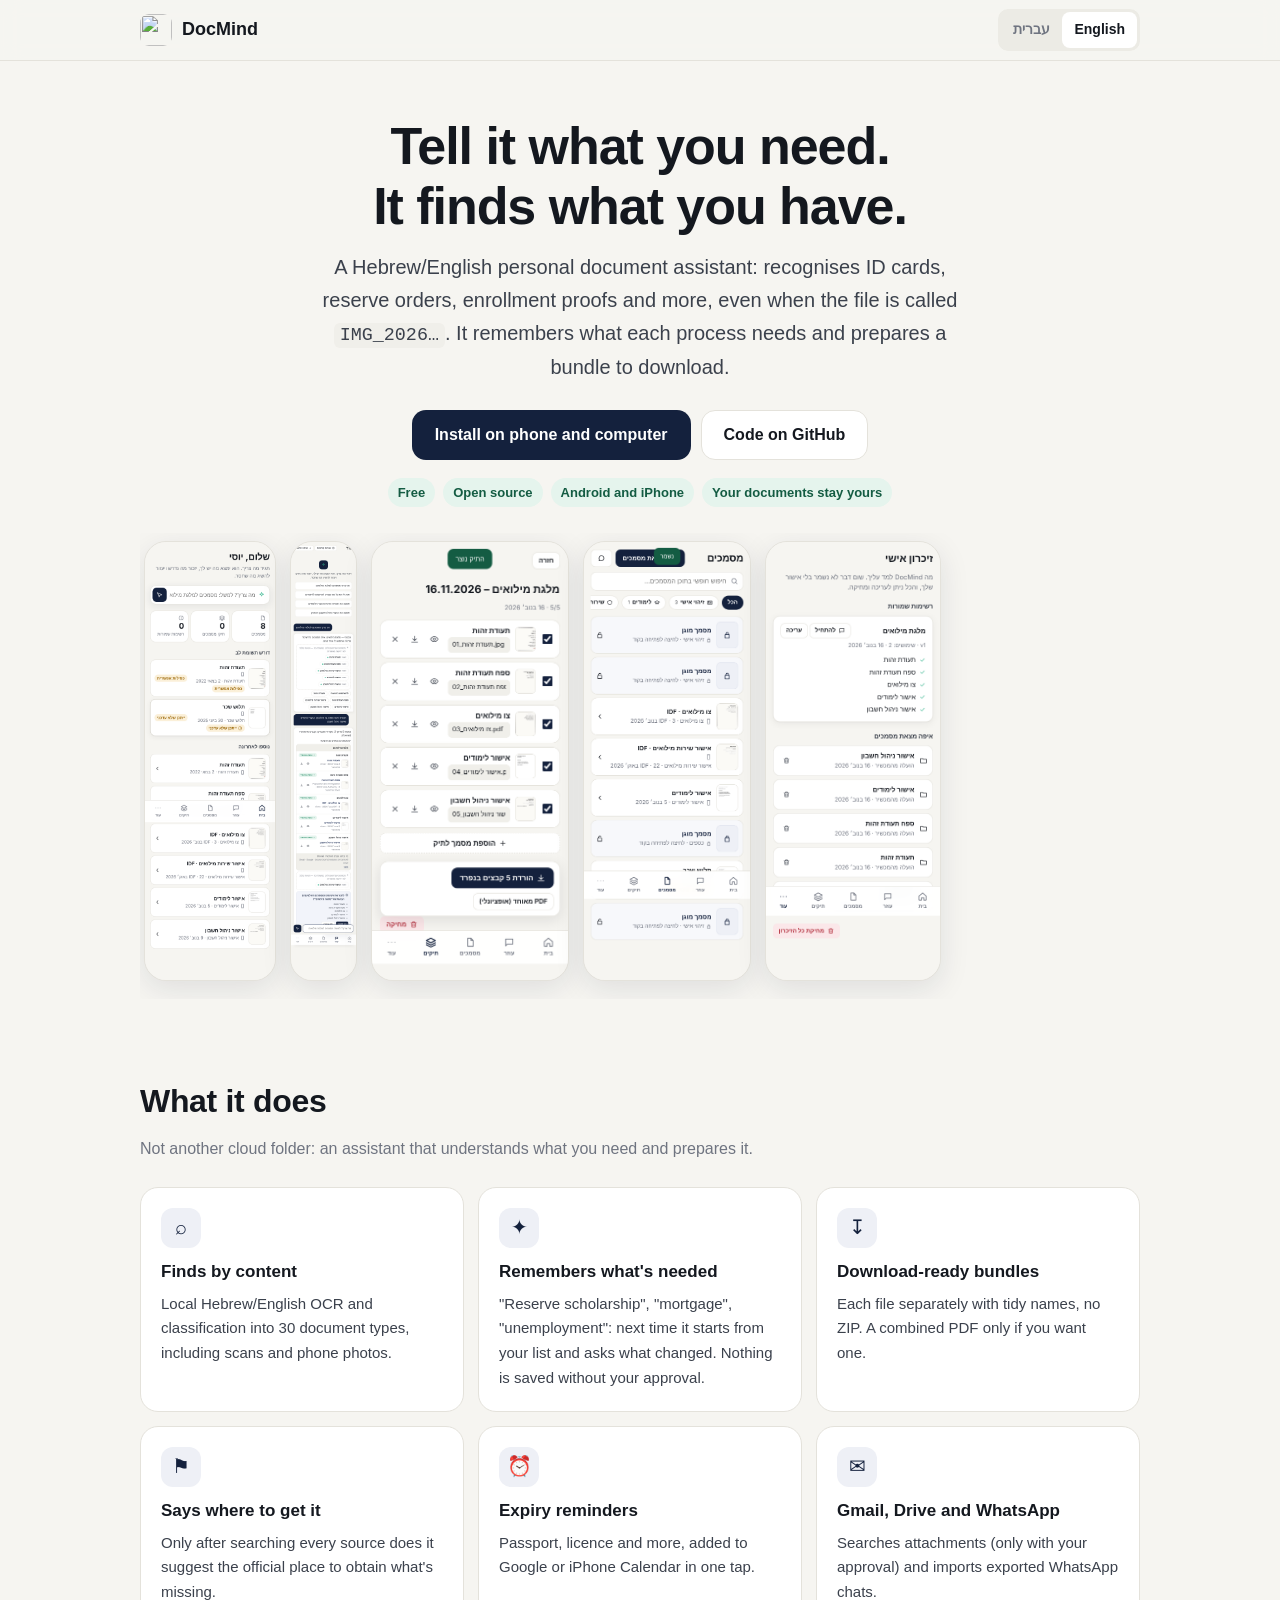
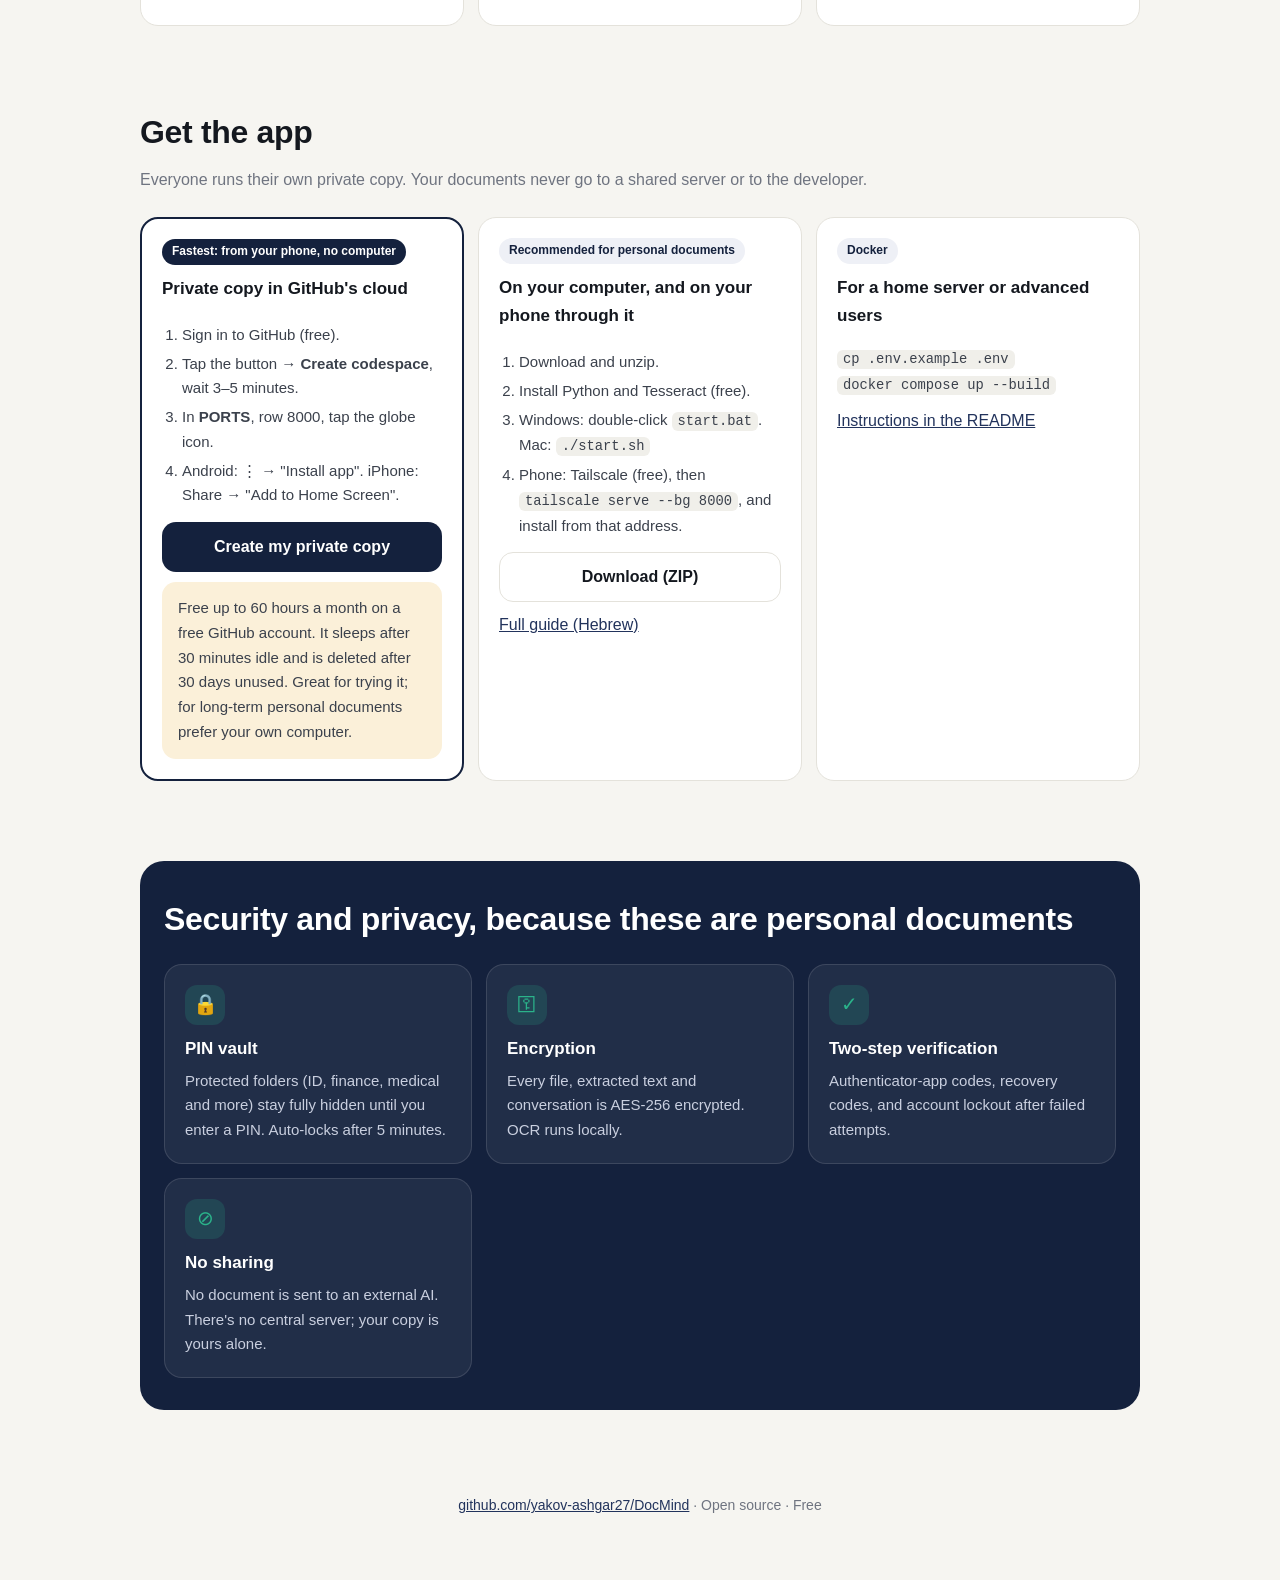
==== docs/index.html @ 0bce9701 "Project website in docs/ (GitHub Pages): bilingual showcase with install paths for phone and compute" ====
<!doctype html>
<html lang="he" dir="rtl">
<head>
<meta charset="utf-8">
<meta name="viewport" content="width=device-width, initial-scale=1, viewport-fit=cover">
<title>DocMind — עוזר מסמכים אישי חכם</title>
<meta name="description" content="תגיד מה צריך. DocMind מוצא את המסמכים שיש לך, זוכר מה נדרש ועוזר להשיג מה שחסר. חינם, קוד פתוח, פרטי.">
<meta property="og:title" content="DocMind — עוזר מסמכים אישי חכם">
<meta property="og:description" content="מוצא מסמכים בעברית ובאנגלית, זוכר מה נדרש לכל תהליך, ומכין תיק מסמכים להורדה. חינם וקוד פתוח.">
<meta property="og:image" content="https://raw.githubusercontent.com/yakov-ashgar27/DocMind/main/frontend/icons/icon-512.png">
<meta name="theme-color" content="#14213d">
<link rel="icon" href="https://raw.githubusercontent.com/yakov-ashgar27/DocMind/main/frontend/icons/icon-192.png">
<style>
:root{--bg:#f6f5f1;--surface:#fff;--ink:#14181f;--ink2:#3b414c;--muted:#6f7480;--line:#e4e2db;--brand:#14213d;--brand2:#22335c;--accent:#2bb38a;--ok:#145c43;--okbg:#e5f4ed;--warn:#7a5000;--warnbg:#fbf0d9;
--font:-apple-system,BlinkMacSystemFont,"Segoe UI","Rubik","Heebo","Noto Sans Hebrew",Roboto,Arial,sans-serif}
*{box-sizing:border-box}html{-webkit-text-size-adjust:100%;scroll-behavior:smooth}
body{margin:0;background:var(--bg);color:var(--ink);font:16px/1.65 var(--font);-webkit-font-smoothing:antialiased}
a{color:var(--brand2)}
.wrap{max-width:1040px;margin:0 auto;padding:0 20px}
header.top{position:sticky;top:0;z-index:5;background:rgba(246,245,241,.9);backdrop-filter:blur(10px);border-bottom:1px solid var(--line)}
header.top .wrap{display:flex;align-items:center;justify-content:space-between;height:60px;gap:12px}
.brand{display:flex;align-items:center;gap:10px;font-weight:750;font-size:18px;text-decoration:none;color:var(--ink)}
.brand img{width:32px;height:32px;border-radius:9px}
.lang{display:inline-flex;background:#ecebe5;border-radius:10px;padding:3px}
.lang button{border:0;background:transparent;padding:6px 12px;border-radius:8px;font:inherit;font-size:14px;font-weight:600;color:var(--muted);cursor:pointer}
.lang button[aria-pressed=true]{background:#fff;color:var(--ink)}
.hero{padding:56px 0 36px;text-align:center}
.hero h1{font-size:clamp(30px,6vw,52px);line-height:1.15;margin:0 0 14px;letter-spacing:-.02em}
.hero p.lead{font-size:clamp(17px,2.4vw,20px);color:var(--ink2);max-width:640px;margin:0 auto 26px}
.cta{display:flex;gap:10px;justify-content:center;flex-wrap:wrap}
.btn{display:inline-flex;align-items:center;justify-content:center;gap:8px;min-height:50px;padding:0 22px;border-radius:14px;font-weight:650;text-decoration:none;border:1px solid transparent;font-size:16px}
.btn.primary{background:var(--brand);color:#fff}.btn.primary:hover{background:var(--brand2)}
.btn.ghost{background:#fff;border-color:var(--line);color:var(--ink)}.btn.ghost:hover{border-color:#cfccc2}
.badges{display:flex;gap:8px;justify-content:center;flex-wrap:wrap;margin-top:18px}
.badge{font-size:13px;font-weight:600;padding:4px 10px;border-radius:99px;background:var(--okbg);color:var(--ok)}
.shots{display:flex;gap:14px;overflow-x:auto;padding:8px 4px 18px;scroll-snap-type:x mandatory;margin-top:26px}
.shots img{height:440px;border-radius:22px;border:1px solid var(--line);box-shadow:0 8px 30px rgba(20,33,61,.10);scroll-snap-align:center;background:#fff;flex:none}
section{padding:40px 0}
h2{font-size:clamp(24px,4vw,32px);margin:0 0 8px;letter-spacing:-.01em}
.sub{color:var(--muted);margin:0 0 24px}
.grid{display:grid;grid-template-columns:repeat(auto-fit,minmax(240px,1fr));gap:14px}
.card{background:var(--surface);border:1px solid var(--line);border-radius:18px;padding:20px}
.card h3{margin:0 0 6px;font-size:17px}.card p{margin:0;color:var(--ink2);font-size:15px}
.ic{display:grid;place-items:center;width:40px;height:40px;border-radius:12px;background:#eef0f6;color:var(--brand);margin-bottom:10px;font-size:20px}
.get .card{display:flex;flex-direction:column;gap:10px}
.get .card.rec{border:2px solid var(--brand)}
.tag{align-self:flex-start;font-size:12px;font-weight:700;padding:3px 10px;border-radius:99px;background:var(--brand);color:#fff}
.tag.soft{background:#eef0f6;color:var(--brand)}
ol.steps{margin:0;padding-inline-start:20px;color:var(--ink2);font-size:15px}ol.steps li{margin:4px 0}
code{font-family:ui-monospace,SFMono-Regular,Menlo,monospace;font-size:.92em;background:#f0efea;padding:2px 6px;border-radius:6px;direction:ltr;unicode-bidi:isolate}
.note{background:var(--warnbg);color:var(--warn);border-radius:14px;padding:14px 16px;font-size:15px}
.privacy{background:var(--brand);color:#e9ecf5;border-radius:24px;padding:32px 24px}
.privacy h2{color:#fff}.privacy .card{background:rgba(255,255,255,.06);border-color:rgba(255,255,255,.12)}
.privacy .card h3{color:#fff}.privacy .card p{color:#c9cfdf}.privacy .ic{background:rgba(43,179,138,.18);color:var(--accent)}
.you{display:none;margin:0 auto 18px;max-width:640px;background:#fff;border:1px solid var(--line);border-radius:14px;padding:12px 16px;font-size:15px}
.you.show{display:block}
footer{padding:30px 0 50px;color:var(--muted);font-size:14px;text-align:center}
[data-l]{display:none}html[lang=he] [data-l=he],html[lang=en] [data-l=en]{display:revert}
@media (max-width:560px){.shots img{height:380px}.hero{padding-top:36px}}
</style>
</head>
<body>
<header class="top"><div class="wrap">
  <a class="brand" href="#"><img src="https://raw.githubusercontent.com/yakov-ashgar27/DocMind/main/frontend/icons/icon-192.png" alt="">DocMind</a>
  <div class="lang" role="group" aria-label="Language"><button data-set="he" aria-pressed="true">עברית</button><button data-set="en" aria-pressed="false">English</button></div>
</div></header>

<main class="wrap">
<section class="hero">
  <h1><span data-l="he">תגיד מה צריך.<br>הוא ימצא מה יש לך.</span><span data-l="en">Tell it what you need.<br>It finds what you have.</span></h1>
  <p class="lead"><span data-l="he">עוזר מסמכים אישי בעברית ובאנגלית: מזהה תעודת זהות, צו מילואים, אישור לימודים ועוד, גם כששם הקובץ הוא <code>IMG_2026…</code>. זוכר מה נדרש לכל תהליך, ומכין תיק מסמכים להורדה.</span><span data-l="en">A Hebrew/English personal document assistant: recognises ID cards, reserve orders, enrollment proofs and more, even when the file is called <code>IMG_2026…</code>. It remembers what each process needs and prepares a bundle to download.</span></p>
  <div id="you" class="you"></div>
  <div class="cta">
    <a class="btn primary" href="#get"><span data-l="he">להתקנה בטלפון ובמחשב</span><span data-l="en">Install on phone and computer</span></a>
    <a class="btn ghost" href="https://github.com/yakov-ashgar27/DocMind"><span data-l="he">הקוד ב-GitHub</span><span data-l="en">Code on GitHub</span></a>
  </div>
  <div class="badges"><span class="badge" data-l="he">חינם</span><span class="badge" data-l="en">Free</span><span class="badge" data-l="he">קוד פתוח</span><span class="badge" data-l="en">Open source</span><span class="badge" data-l="he">Android ו-iPhone</span><span class="badge" data-l="en">Android and iPhone</span><span class="badge" data-l="he">המסמכים נשארים אצלך</span><span class="badge" data-l="en">Your documents stay yours</span></div>
  <div class="shots" aria-label="screenshots">
    <img src="screenshots/04_home.png" alt="Home" loading="lazy">
    <img src="screenshots/06_assistant_results.png" alt="Assistant results" loading="lazy">
    <img src="screenshots/09_bundle.png" alt="Bundle" loading="lazy">
    <img src="screenshots/21_library_locked.png" alt="Vault" loading="lazy">
    <img src="screenshots/11_memory.png" alt="Memory" loading="lazy">
  </div>
</section>

<section>
  <h2 data-l="he">מה הוא עושה</h2><h2 data-l="en">What it does</h2>
  <p class="sub" data-l="he">לא עוד תיקייה בענן. עוזר שמבין מה צריך ומכין את זה בשבילך.</p><p class="sub" data-l="en">Not another cloud folder: an assistant that understands what you need and prepares it.</p>
  <div class="grid">
    <div class="card"><div class="ic">⌕</div><h3 data-l="he">מוצא לפי תוכן</h3><h3 data-l="en">Finds by content</h3><p data-l="he">זיהוי טקסט מקומי בעברית ובאנגלית וסיווג ל-30 סוגי מסמכים, גם לסריקות ולצילומי טלפון.</p><p data-l="en">Local Hebrew/English OCR and classification into 30 document types, including scans and phone photos.</p></div>
    <div class="card"><div class="ic">✦</div><h3 data-l="he">זוכר מה נדרש</h3><h3 data-l="en">Remembers what's needed</h3><p data-l="he">"מלגת מילואים", "משכנתא", "דמי אבטלה". בפעם הבאה הוא מתחיל מהרשימה ושואל מה השתנה. שום דבר לא נשמר בלי אישורך.</p><p data-l="en">"Reserve scholarship", "mortgage", "unemployment": next time it starts from your list and asks what changed. Nothing is saved without your approval.</p></div>
    <div class="card"><div class="ic">↧</div><h3 data-l="he">תיק מסמכים להורדה</h3><h3 data-l="en">Download-ready bundles</h3><p data-l="he">כל קובץ בנפרד עם שם מסודר, בלי ZIP. PDF מאוחד רק אם רוצים.</p><p data-l="en">Each file separately with tidy names, no ZIP. A combined PDF only if you want one.</p></div>
    <div class="card"><div class="ic">⚑</div><h3 data-l="he">אומר מאיפה להשיג</h3><h3 data-l="en">Says where to get it</h3><p data-l="he">רק אחרי שחיפש בכל המקורות, הוא מציע מקור רשמי להשגת המסמך החסר.</p><p data-l="en">Only after searching every source does it suggest the official place to obtain what's missing.</p></div>
    <div class="card"><div class="ic">⏰</div><h3 data-l="he">תזכורות תוקף</h3><h3 data-l="en">Expiry reminders</h3><p data-l="he">דרכון, רישיון וכדומה. הוספה ליומן של Google או של iPhone בלחיצה.</p><p data-l="en">Passport, licence and more, added to Google or iPhone Calendar in one tap.</p></div>
    <div class="card"><div class="ic">✉</div><h3 data-l="he">Gmail, Drive ווואטסאפ</h3><h3 data-l="en">Gmail, Drive and WhatsApp</h3><p data-l="he">חיפוש בקבצים מצורפים (בחיבור מאושר בלבד), וייבוא צ'אט מיוצא מוואטסאפ.</p><p data-l="en">Searches attachments (only with your approval) and imports exported WhatsApp chats.</p></div>
  </div>
</section>

<section class="get" id="get">
  <h2 data-l="he">איך מקבלים את האפליקציה</h2><h2 data-l="en">Get the app</h2>
  <p class="sub" data-l="he">כל אחד מריץ עותק פרטי משלו. המסמכים שלך לא עוברים לשום שרת משותף ולא למפתח.</p><p class="sub" data-l="en">Everyone runs their own private copy. Your documents never go to a shared server or to the developer.</p>
  <div class="grid">
    <div class="card rec">
      <span class="tag" data-l="he">הכי מהיר: מהטלפון, בלי מחשב</span><span class="tag" data-l="en">Fastest: from your phone, no computer</span>
      <h3 data-l="he">עותק פרטי בענן של GitHub</h3><h3 data-l="en">Private copy in GitHub's cloud</h3>
      <ol class="steps" data-l="he"><li>להתחבר לחשבון GitHub (חינם).</li><li>ללחוץ על הכפתור ← <b>Create codespace</b> ולחכות 3 עד 5 דקות.</li><li>בלשונית <b>PORTS</b>, בשורה 8000, ללחוץ על הגלובוס.</li><li>Android: ⋮ ← "התקנת אפליקציה". iPhone: שיתוף ← "הוסף למסך הבית".</li></ol>
      <ol class="steps" data-l="en"><li>Sign in to GitHub (free).</li><li>Tap the button → <b>Create codespace</b>, wait 3–5 minutes.</li><li>In <b>PORTS</b>, row 8000, tap the globe icon.</li><li>Android: ⋮ → "Install app". iPhone: Share → "Add to Home Screen".</li></ol>
      <a class="btn primary" href="https://codespaces.new/yakov-ashgar27/DocMind"><span data-l="he">יצירת עותק פרטי</span><span data-l="en">Create my private copy</span></a>
      <p class="note" data-l="he">חינם עד 60 שעות שימוש בחודש בחשבון GitHub חינמי. המכונה נרדמת אחרי 30 דקות ונמחקת אחרי 30 יום בלי שימוש. מתאים לנסות. למסמכים אישיים לאורך זמן עדיף להריץ על המחשב.</p>
      <p class="note" data-l="en">Free up to 60 hours a month on a free GitHub account. It sleeps after 30 minutes idle and is deleted after 30 days unused. Great for trying it; for long-term personal documents prefer your own computer.</p>
    </div>
    <div class="card">
      <span class="tag soft" data-l="he">מומלץ למסמכים אישיים</span><span class="tag soft" data-l="en">Recommended for personal documents</span>
      <h3 data-l="he">על המחשב שלך, ובטלפון דרכו</h3><h3 data-l="en">On your computer, and on your phone through it</h3>
      <ol class="steps" data-l="he"><li>להוריד ולפתוח את הקובץ.</li><li>להתקין Python ו-Tesseract (חינם).</li><li>Windows: לחיצה כפולה על <code>start.bat</code>. Mac: <code>./start.sh</code></li><li>לטלפון: Tailscale (חינם) ואז <code>tailscale serve --bg 8000</code>, ולהתקין מהכתובת שמתקבלת.</li></ol>
      <ol class="steps" data-l="en"><li>Download and unzip.</li><li>Install Python and Tesseract (free).</li><li>Windows: double-click <code>start.bat</code>. Mac: <code>./start.sh</code></li><li>Phone: Tailscale (free), then <code>tailscale serve --bg 8000</code>, and install from that address.</li></ol>
      <a class="btn ghost" href="https://github.com/yakov-ashgar27/DocMind/archive/refs/heads/main.zip"><span data-l="he">הורדה (ZIP)</span><span data-l="en">Download (ZIP)</span></a>
      <a href="https://github.com/yakov-ashgar27/DocMind/blob/main/docs/SETUP_HE.md"><span data-l="he">מדריך מלא בעברית</span><span data-l="en">Full guide (Hebrew)</span></a>
    </div>
    <div class="card">
      <span class="tag soft">Docker</span>
      <h3 data-l="he">לשרת ביתי או למתקדמים</h3><h3 data-l="en">For a home server or advanced users</h3>
      <p><code>cp .env.example .env</code><br><code>docker compose up --build</code></p>
      <a href="https://github.com/yakov-ashgar27/DocMind#readme"><span data-l="he">הוראות ב-README</span><span data-l="en">Instructions in the README</span></a>
    </div>
  </div>
</section>

<section>
  <div class="privacy">
    <h2 data-l="he">אבטחה ופרטיות, כי מדובר במסמכים אישיים</h2><h2 data-l="en">Security and privacy, because these are personal documents</h2>
    <div class="grid" style="margin-top:18px">
      <div class="card"><div class="ic">🔒</div><h3 data-l="he">כספת עם קוד</h3><h3 data-l="en">PIN vault</h3><p data-l="he">תיקיות מוגנות (זיהוי, כספים, רפואי ועוד) מוסתרות לגמרי עד שמזינים קוד. נעילה אוטומטית אחרי 5 דקות.</p><p data-l="en">Protected folders (ID, finance, medical and more) stay fully hidden until you enter a PIN. Auto-locks after 5 minutes.</p></div>
      <div class="card"><div class="ic">⚿</div><h3 data-l="he">הצפנה</h3><h3 data-l="en">Encryption</h3><p data-l="he">כל קובץ, הטקסט שחולץ והשיחות מוצפנים ב-AES-256. זיהוי הטקסט רץ מקומית.</p><p data-l="en">Every file, extracted text and conversation is AES-256 encrypted. OCR runs locally.</p></div>
      <div class="card"><div class="ic">✓</div><h3 data-l="he">אימות דו-שלבי</h3><h3 data-l="en">Two-step verification</h3><p data-l="he">קוד מאפליקציית אימות, קודי גיבוי, ונעילת חשבון אחרי ניסיונות כושלים.</p><p data-l="en">Authenticator-app codes, recovery codes, and account lockout after failed attempts.</p></div>
      <div class="card"><div class="ic">⊘</div><h3 data-l="he">בלי שיתוף</h3><h3 data-l="en">No sharing</h3><p data-l="he">שום מסמך לא נשלח לבינה מלאכותית חיצונית. אין שרת מרכזי. העותק שלך שייך רק לך.</p><p data-l="en">No document is sent to an external AI. There's no central server; your copy is yours alone.</p></div>
    </div>
  </div>
</section>
</main>

<footer>
  <p><a href="https://github.com/yakov-ashgar27/DocMind">github.com/yakov-ashgar27/DocMind</a> · <span data-l="he">קוד פתוח · חינם</span><span data-l="en">Open source · Free</span></p>
</footer>

<script>
(function () {
  var html = document.documentElement;
  function setLang(l) {
    html.lang = l; html.dir = l === "he" ? "rtl" : "ltr";
    document.querySelectorAll(".lang button").forEach(function (b) { b.setAttribute("aria-pressed", b.dataset.set === l); });
    try { localStorage.setItem("dm_site_lang", l); } catch (e) {}
    hint();
  }
  function hint() {
    var ua = navigator.userAgent, el = document.getElementById("you"), he = html.lang === "he", t = "";
    if (/android/i.test(ua)) t = he ? "זיהינו Android. אחרי ההתקנה: ב-Chrome ← ⋮ ← \"התקנת אפליקציה\"." : "Android detected. After setup: Chrome → ⋮ → \"Install app\".";
    else if (/iphone|ipad|ipod/i.test(ua)) t = he ? "זיהינו iPhone. אחרי ההתקנה: ב-Safari ← שיתוף ← \"הוסף למסך הבית\"." : "iPhone detected. After setup: Safari → Share → \"Add to Home Screen\".";
    el.textContent = t; el.className = t ? "you show" : "you";
  }
  document.querySelectorAll(".lang button").forEach(function (b) { b.addEventListener("click", function () { setLang(b.dataset.set); }); });
  var saved = null; try { saved = localStorage.getItem("dm_site_lang"); } catch (e) {}
  setLang(saved || ((navigator.language || "he").toLowerCase().indexOf("he") === 0 ? "he" : "en"));
})();
</script>
</body>
</html>
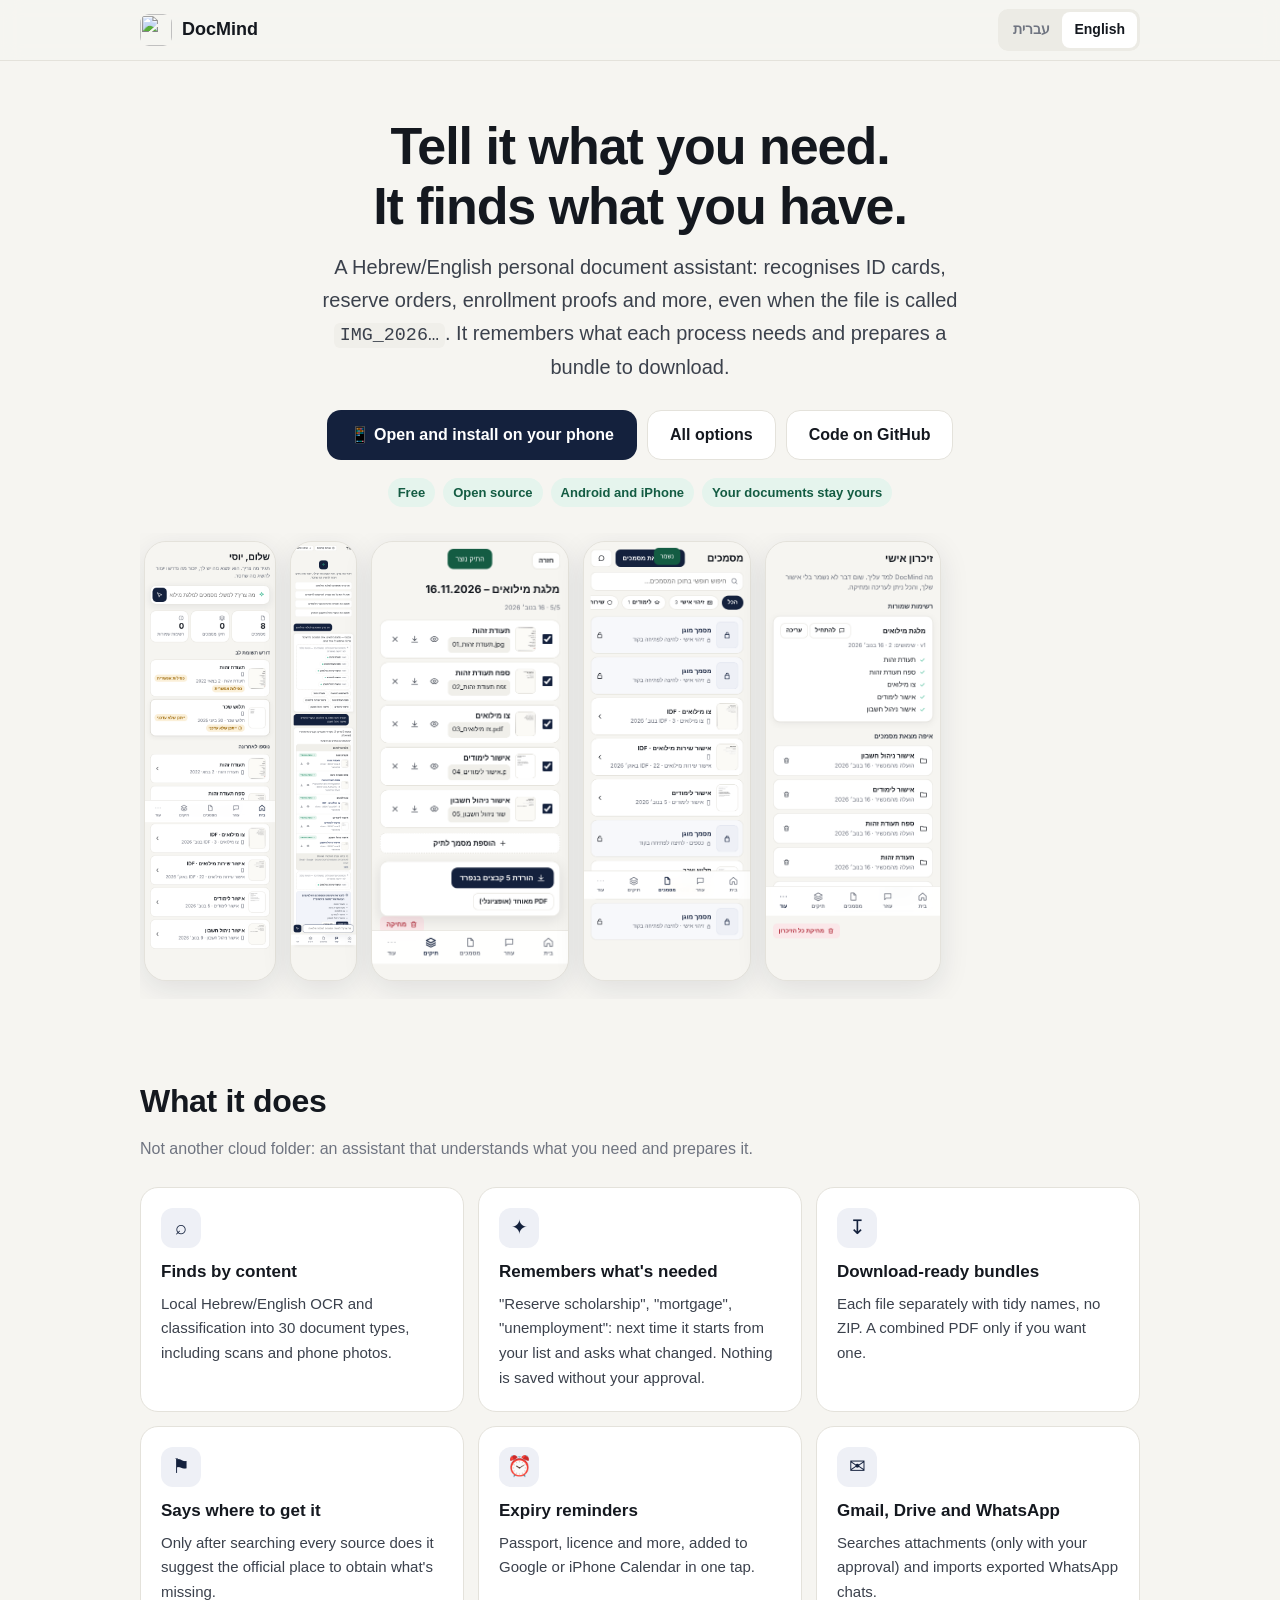
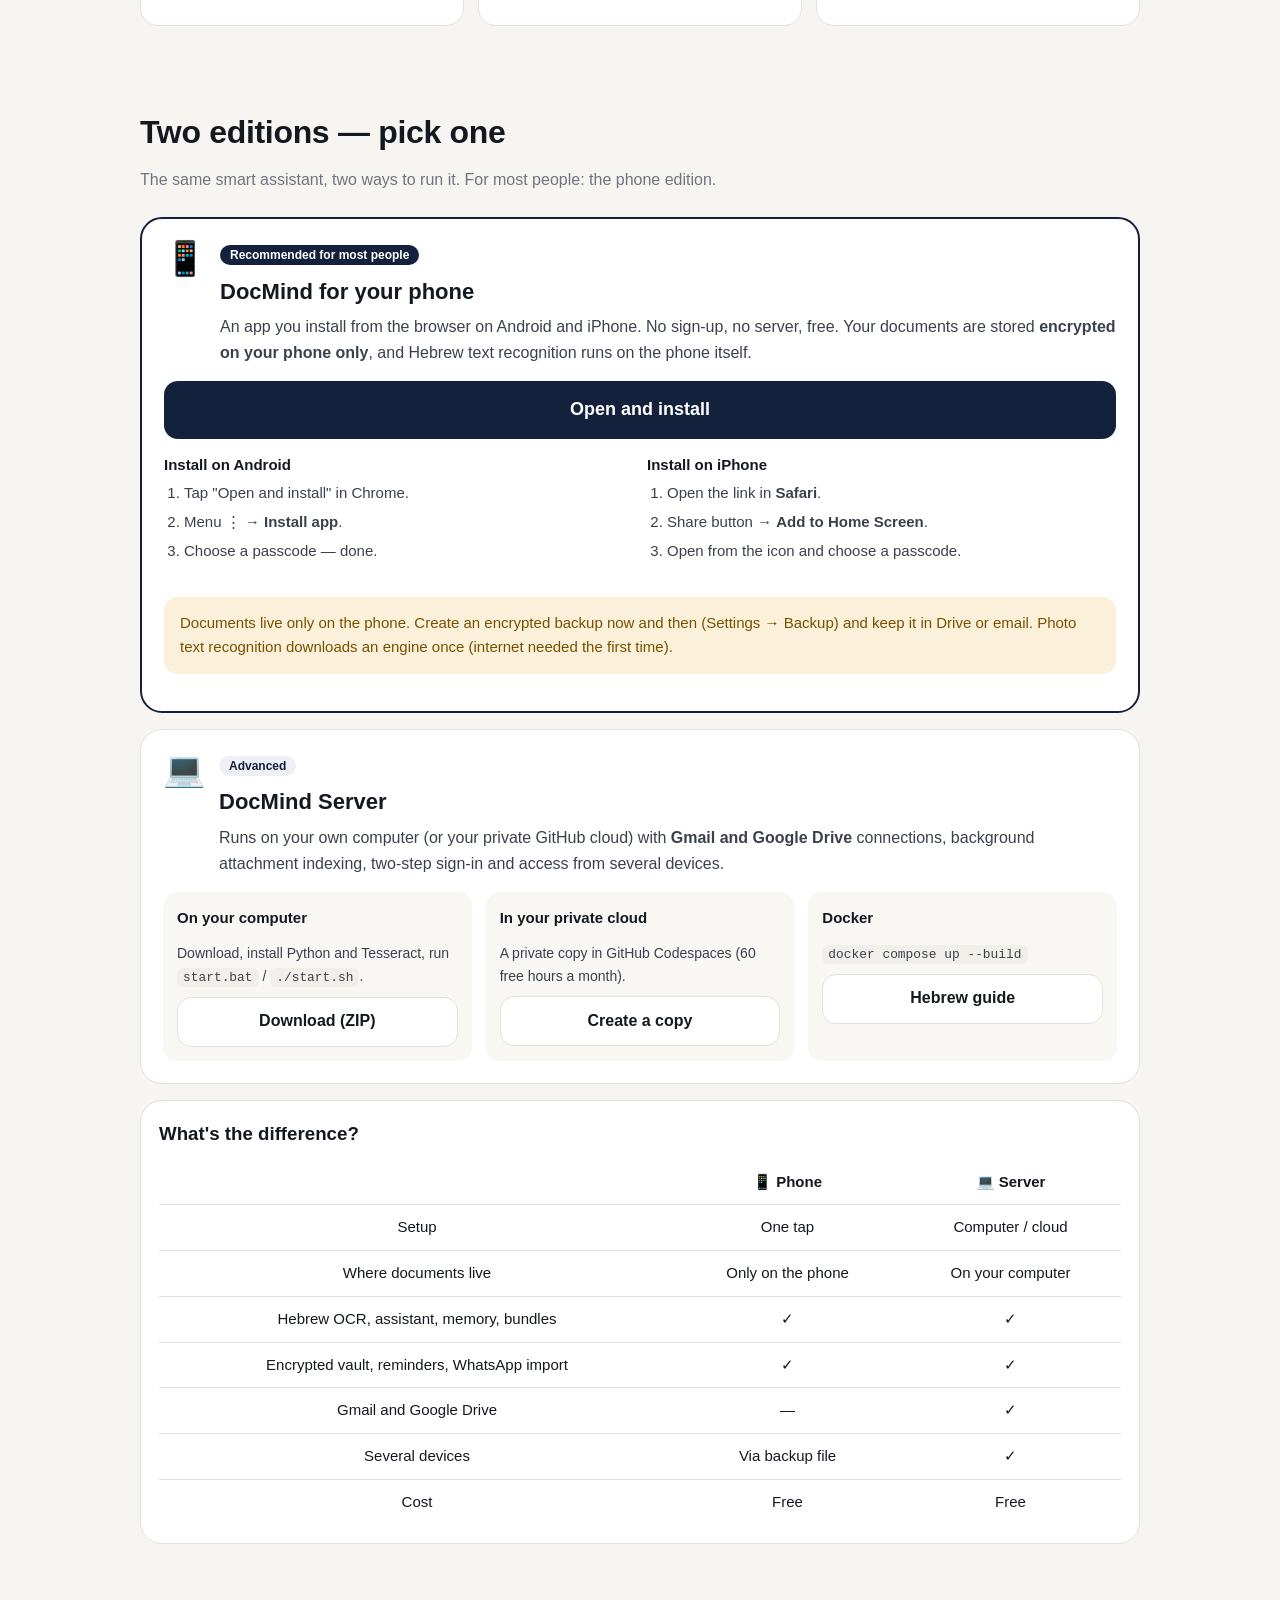
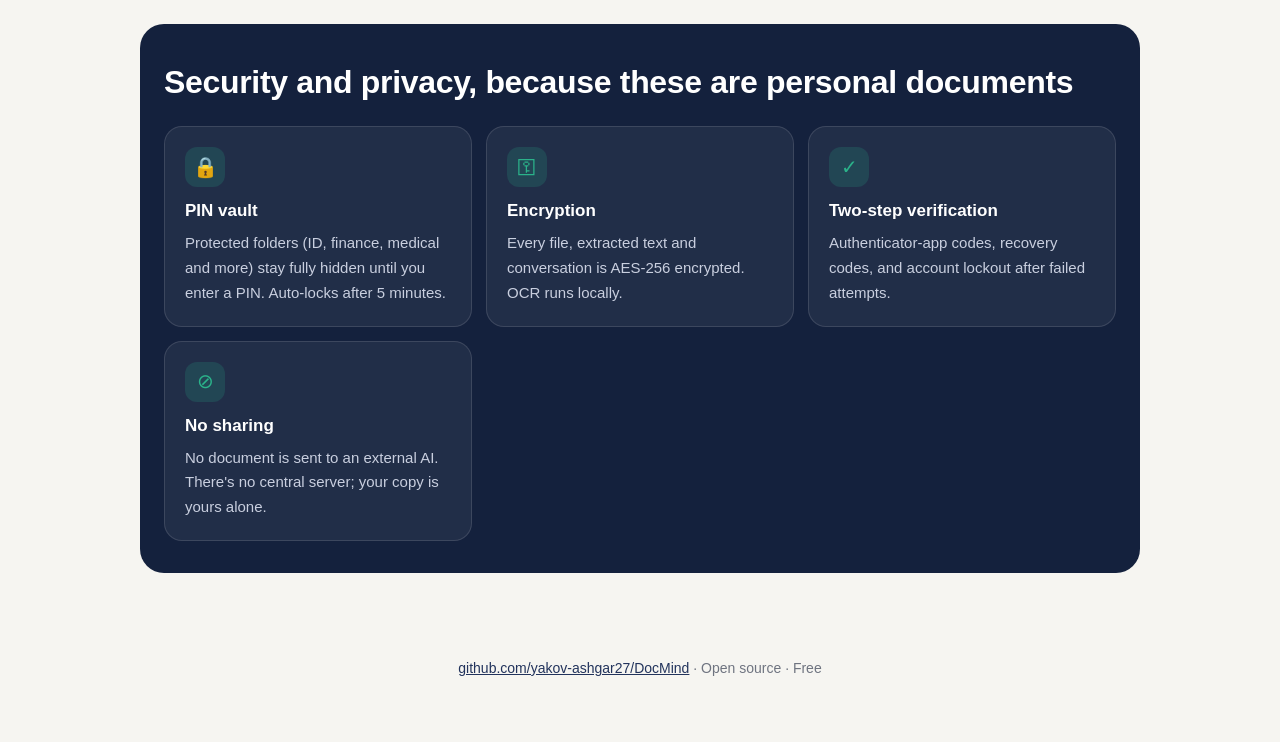
==== commit 0c546d25: "Phone edition: installable app that runs entirely on the phone (on-device encryption, Hebrew OCR, as" ====
--- a/docs/index.html
+++ b/docs/index.html
@@ -52,6 +52,18 @@
 .privacy{background:var(--brand);color:#e9ecf5;border-radius:24px;padding:32px 24px}
 .privacy h2{color:#fff}.privacy .card{background:rgba(255,255,255,.06);border-color:rgba(255,255,255,.12)}
 .privacy .card h3{color:#fff}.privacy .card p{color:#c9cfdf}.privacy .ic{background:rgba(43,179,138,.18);color:var(--accent)}
+.edition{background:var(--surface);border:1px solid var(--line);border-radius:22px;padding:22px;margin-bottom:16px;display:flex;flex-direction:column;gap:14px}
+.edition.phone{border:2px solid var(--brand)}
+.ed-head{display:flex;gap:14px;align-items:flex-start}.ed-icon{font-size:34px;line-height:1}
+.ed-head h3{margin:6px 0 4px;font-size:22px}.ed-head p{margin:0;color:var(--ink2)}
+.btn.big{min-height:58px;font-size:18px;align-self:stretch}
+.grid.two{grid-template-columns:repeat(auto-fit,minmax(220px,1fr))}.grid.three{grid-template-columns:repeat(auto-fit,minmax(200px,1fr))}
+.edition h4{margin:0 0 4px;font-size:15px}
+.mini{display:flex;flex-direction:column;gap:8px;background:#f8f7f3;border-radius:14px;padding:14px}.mini p{margin:0;font-size:14px;color:var(--ink2)}
+.compare{background:var(--surface);border:1px solid var(--line);border-radius:22px;padding:18px;overflow-x:auto}
+.compare h3{margin:0 0 10px}.compare table{width:100%;border-collapse:collapse;font-size:15px}
+.compare th,.compare td{padding:10px 8px;border-bottom:1px solid var(--line);text-align:start}.compare tr:last-child td{border-bottom:0}
+.compare td:not(:first-of-type),.compare th:not(:first-child){text-align:center}
 .you{display:none;margin:0 auto 18px;max-width:640px;background:#fff;border:1px solid var(--line);border-radius:14px;padding:12px 16px;font-size:15px}
 .you.show{display:block}
 footer{padding:30px 0 50px;color:var(--muted);font-size:14px;text-align:center}
@@ -71,7 +83,8 @@
   <p class="lead"><span data-l="he">עוזר מסמכים אישי בעברית ובאנגלית: מזהה תעודת זהות, צו מילואים, אישור לימודים ועוד, גם כששם הקובץ הוא <code>IMG_2026…</code>. זוכר מה נדרש לכל תהליך, ומכין תיק מסמכים להורדה.</span><span data-l="en">A Hebrew/English personal document assistant: recognises ID cards, reserve orders, enrollment proofs and more, even when the file is called <code>IMG_2026…</code>. It remembers what each process needs and prepares a bundle to download.</span></p>
   <div id="you" class="you"></div>
   <div class="cta">
-    <a class="btn primary" href="#get"><span data-l="he">להתקנה בטלפון ובמחשב</span><span data-l="en">Install on phone and computer</span></a>
+    <a class="btn primary" href="app/"><span data-l="he">📱 פתיחה והתקנה בטלפון</span><span data-l="en">📱 Open and install on your phone</span></a>
+    <a class="btn ghost" href="#get"><span data-l="he">כל האפשרויות</span><span data-l="en">All options</span></a>
     <a class="btn ghost" href="https://github.com/yakov-ashgar27/DocMind"><span data-l="he">הקוד ב-GitHub</span><span data-l="en">Code on GitHub</span></a>
   </div>
   <div class="badges"><span class="badge" data-l="he">חינם</span><span class="badge" data-l="en">Free</span><span class="badge" data-l="he">קוד פתוח</span><span class="badge" data-l="en">Open source</span><span class="badge" data-l="he">Android ו-iPhone</span><span class="badge" data-l="en">Android and iPhone</span><span class="badge" data-l="he">המסמכים נשארים אצלך</span><span class="badge" data-l="en">Your documents stay yours</span></div>
@@ -98,32 +111,63 @@
 </section>
 
 <section class="get" id="get">
-  <h2 data-l="he">איך מקבלים את האפליקציה</h2><h2 data-l="en">Get the app</h2>
-  <p class="sub" data-l="he">כל אחד מריץ עותק פרטי משלו. המסמכים שלך לא עוברים לשום שרת משותף ולא למפתח.</p><p class="sub" data-l="en">Everyone runs their own private copy. Your documents never go to a shared server or to the developer.</p>
-  <div class="grid">
-    <div class="card rec">
-      <span class="tag" data-l="he">הכי מהיר: מהטלפון, בלי מחשב</span><span class="tag" data-l="en">Fastest: from your phone, no computer</span>
-      <h3 data-l="he">עותק פרטי בענן של GitHub</h3><h3 data-l="en">Private copy in GitHub's cloud</h3>
-      <ol class="steps" data-l="he"><li>להתחבר לחשבון GitHub (חינם).</li><li>ללחוץ על הכפתור ← <b>Create codespace</b> ולחכות 3 עד 5 דקות.</li><li>בלשונית <b>PORTS</b>, בשורה 8000, ללחוץ על הגלובוס.</li><li>Android: ⋮ ← "התקנת אפליקציה". iPhone: שיתוף ← "הוסף למסך הבית".</li></ol>
-      <ol class="steps" data-l="en"><li>Sign in to GitHub (free).</li><li>Tap the button → <b>Create codespace</b>, wait 3–5 minutes.</li><li>In <b>PORTS</b>, row 8000, tap the globe icon.</li><li>Android: ⋮ → "Install app". iPhone: Share → "Add to Home Screen".</li></ol>
-      <a class="btn primary" href="https://codespaces.new/yakov-ashgar27/DocMind"><span data-l="he">יצירת עותק פרטי</span><span data-l="en">Create my private copy</span></a>
-      <p class="note" data-l="he">חינם עד 60 שעות שימוש בחודש בחשבון GitHub חינמי. המכונה נרדמת אחרי 30 דקות ונמחקת אחרי 30 יום בלי שימוש. מתאים לנסות. למסמכים אישיים לאורך זמן עדיף להריץ על המחשב.</p>
-      <p class="note" data-l="en">Free up to 60 hours a month on a free GitHub account. It sleeps after 30 minutes idle and is deleted after 30 days unused. Great for trying it; for long-term personal documents prefer your own computer.</p>
+  <h2 data-l="he">שתי גרסאות — בוחרים אחת</h2><h2 data-l="en">Two editions — pick one</h2>
+  <p class="sub" data-l="he">אותו עוזר חכם, שתי דרכים להפעיל אותו. לרוב האנשים — גרסת הטלפון.</p>
+  <p class="sub" data-l="en">The same smart assistant, two ways to run it. For most people: the phone edition.</p>
+
+  <div class="edition phone" id="phone">
+    <div class="ed-head"><span class="ed-icon">📱</span><div>
+      <span class="tag" data-l="he">מומלץ לרוב האנשים</span><span class="tag" data-l="en">Recommended for most people</span>
+      <h3 data-l="he">DocMind לטלפון</h3><h3 data-l="en">DocMind for your phone</h3>
+      <p data-l="he">אפליקציה שמותקנת מהדפדפן ב-Android וב-iPhone. בלי הרשמה, בלי שרת, בחינם. המסמכים נשמרים <b>מוצפנים רק בטלפון שלך</b>, וזיהוי הטקסט בעברית רץ בטלפון עצמו.</p>
+      <p data-l="en">An app you install from the browser on Android and iPhone. No sign-up, no server, free. Your documents are stored <b>encrypted on your phone only</b>, and Hebrew text recognition runs on the phone itself.</p>
+    </div></div>
+    <a class="btn primary big" href="app/"><span data-l="he">פתיחה והתקנה</span><span data-l="en">Open and install</span></a>
+    <div class="grid two">
+      <div><h4 data-l="he">התקנה ב-Android</h4><h4 data-l="en">Install on Android</h4>
+        <ol class="steps" data-l="he"><li>ללחוץ "פתיחה והתקנה" ב-Chrome.</li><li>תפריט ⋮ ← <b>התקנת אפליקציה</b>.</li><li>לבחור קוד גישה — וזהו.</li></ol>
+        <ol class="steps" data-l="en"><li>Tap "Open and install" in Chrome.</li><li>Menu ⋮ → <b>Install app</b>.</li><li>Choose a passcode — done.</li></ol></div>
+      <div><h4 data-l="he">התקנה ב-iPhone</h4><h4 data-l="en">Install on iPhone</h4>
+        <ol class="steps" data-l="he"><li>לפתוח את הקישור ב-<b>Safari</b>.</li><li>כפתור השיתוף ← <b>הוסף למסך הבית</b>.</li><li>לפתוח מהאייקון ולבחור קוד גישה.</li></ol>
+        <ol class="steps" data-l="en"><li>Open the link in <b>Safari</b>.</li><li>Share button → <b>Add to Home Screen</b>.</li><li>Open from the icon and choose a passcode.</li></ol></div>
     </div>
-    <div class="card">
-      <span class="tag soft" data-l="he">מומלץ למסמכים אישיים</span><span class="tag soft" data-l="en">Recommended for personal documents</span>
-      <h3 data-l="he">על המחשב שלך, ובטלפון דרכו</h3><h3 data-l="en">On your computer, and on your phone through it</h3>
-      <ol class="steps" data-l="he"><li>להוריד ולפתוח את הקובץ.</li><li>להתקין Python ו-Tesseract (חינם).</li><li>Windows: לחיצה כפולה על <code>start.bat</code>. Mac: <code>./start.sh</code></li><li>לטלפון: Tailscale (חינם) ואז <code>tailscale serve --bg 8000</code>, ולהתקין מהכתובת שמתקבלת.</li></ol>
-      <ol class="steps" data-l="en"><li>Download and unzip.</li><li>Install Python and Tesseract (free).</li><li>Windows: double-click <code>start.bat</code>. Mac: <code>./start.sh</code></li><li>Phone: Tailscale (free), then <code>tailscale serve --bg 8000</code>, and install from that address.</li></ol>
-      <a class="btn ghost" href="https://github.com/yakov-ashgar27/DocMind/archive/refs/heads/main.zip"><span data-l="he">הורדה (ZIP)</span><span data-l="en">Download (ZIP)</span></a>
-      <a href="https://github.com/yakov-ashgar27/DocMind/blob/main/docs/SETUP_HE.md"><span data-l="he">מדריך מלא בעברית</span><span data-l="en">Full guide (Hebrew)</span></a>
+    <p class="note" data-l="he">המסמכים נמצאים רק בטלפון. כדאי ליצור מדי פעם קובץ גיבוי מוצפן (הגדרות ← גיבוי) ולשמור אותו בדרייב או במייל. זיהוי טקסט מתמונות מוריד מנוע פעם אחת (צריך אינטרנט בפעם הראשונה).</p>
+    <p class="note" data-l="en">Documents live only on the phone. Create an encrypted backup now and then (Settings → Backup) and keep it in Drive or email. Photo text recognition downloads an engine once (internet needed the first time).</p>
+  </div>
+
+  <div class="edition server" id="server">
+    <div class="ed-head"><span class="ed-icon">💻</span><div>
+      <span class="tag soft" data-l="he">למתקדמים</span><span class="tag soft" data-l="en">Advanced</span>
+      <h3>DocMind Server</h3>
+      <p data-l="he">גרסה שרצה על המחשב שלך (או בענן הפרטי שלך ב-GitHub), עם חיבור ל-<b>Gmail ו-Google Drive</b>, סריקת קבצים מצורפים ברקע, אימות דו-שלבי ונגישות מכמה מכשירים.</p>
+      <p data-l="en">Runs on your own computer (or your private GitHub cloud) with <b>Gmail and Google Drive</b> connections, background attachment indexing, two-step sign-in and access from several devices.</p>
+    </div></div>
+    <div class="grid three">
+      <div class="mini"><h4 data-l="he">על המחשב</h4><h4 data-l="en">On your computer</h4>
+        <p data-l="he">להוריד, להתקין Python ו-Tesseract, ולהפעיל <code>start.bat</code> / <code>./start.sh</code>.</p><p data-l="en">Download, install Python and Tesseract, run <code>start.bat</code> / <code>./start.sh</code>.</p>
+        <a class="btn ghost" href="https://github.com/yakov-ashgar27/DocMind/archive/refs/heads/main.zip"><span data-l="he">הורדה (ZIP)</span><span data-l="en">Download (ZIP)</span></a></div>
+      <div class="mini"><h4 data-l="he">בענן הפרטי שלך</h4><h4 data-l="en">In your private cloud</h4>
+        <p data-l="he">עותק פרטי ב-GitHub Codespaces (60 שעות בחודש בחינם).</p><p data-l="en">A private copy in GitHub Codespaces (60 free hours a month).</p>
+        <a class="btn ghost" href="https://codespaces.new/yakov-ashgar27/DocMind"><span data-l="he">יצירת עותק</span><span data-l="en">Create a copy</span></a></div>
+      <div class="mini"><h4>Docker</h4><p><code>docker compose up --build</code></p>
+        <a class="btn ghost" href="https://github.com/yakov-ashgar27/DocMind/blob/main/docs/SETUP_HE.md"><span data-l="he">מדריך בעברית</span><span data-l="en">Hebrew guide</span></a></div>
     </div>
-    <div class="card">
-      <span class="tag soft">Docker</span>
-      <h3 data-l="he">לשרת ביתי או למתקדמים</h3><h3 data-l="en">For a home server or advanced users</h3>
-      <p><code>cp .env.example .env</code><br><code>docker compose up --build</code></p>
-      <a href="https://github.com/yakov-ashgar27/DocMind#readme"><span data-l="he">הוראות ב-README</span><span data-l="en">Instructions in the README</span></a>
-    </div>
+  </div>
+
+  <div class="compare">
+    <h3 data-l="he">מה ההבדל?</h3><h3 data-l="en">What's the difference?</h3>
+    <table>
+      <thead><tr><th></th><th>📱 <span data-l="he">טלפון</span><span data-l="en">Phone</span></th><th>💻 Server</th></tr></thead>
+      <tbody>
+        <tr><td data-l="he">התקנה</td><td data-l="en">Setup</td><td data-l="he">לחיצה אחת</td><td data-l="en">One tap</td><td data-l="he">מחשב / ענן</td><td data-l="en">Computer / cloud</td></tr>
+        <tr><td data-l="he">איפה המסמכים</td><td data-l="en">Where documents live</td><td data-l="he">רק בטלפון</td><td data-l="en">Only on the phone</td><td data-l="he">במחשב שלך</td><td data-l="en">On your computer</td></tr>
+        <tr><td data-l="he">זיהוי טקסט בעברית, עוזר, זיכרון, תיקים</td><td data-l="en">Hebrew OCR, assistant, memory, bundles</td><td>✓</td><td>✓</td></tr>
+        <tr><td data-l="he">כספת מוצפנת, תזכורות, ייבוא וואטסאפ</td><td data-l="en">Encrypted vault, reminders, WhatsApp import</td><td>✓</td><td>✓</td></tr>
+        <tr><td data-l="he">Gmail ו-Google Drive</td><td data-l="en">Gmail and Google Drive</td><td>—</td><td>✓</td></tr>
+        <tr><td data-l="he">כמה מכשירים</td><td data-l="en">Several devices</td><td data-l="he">דרך קובץ גיבוי</td><td data-l="en">Via backup file</td><td>✓</td></tr>
+        <tr><td data-l="he">עלות</td><td data-l="en">Cost</td><td data-l="he">חינם</td><td data-l="en">Free</td><td data-l="he">חינם</td><td data-l="en">Free</td></tr>
+      </tbody>
+    </table>
   </div>
 </section>
 
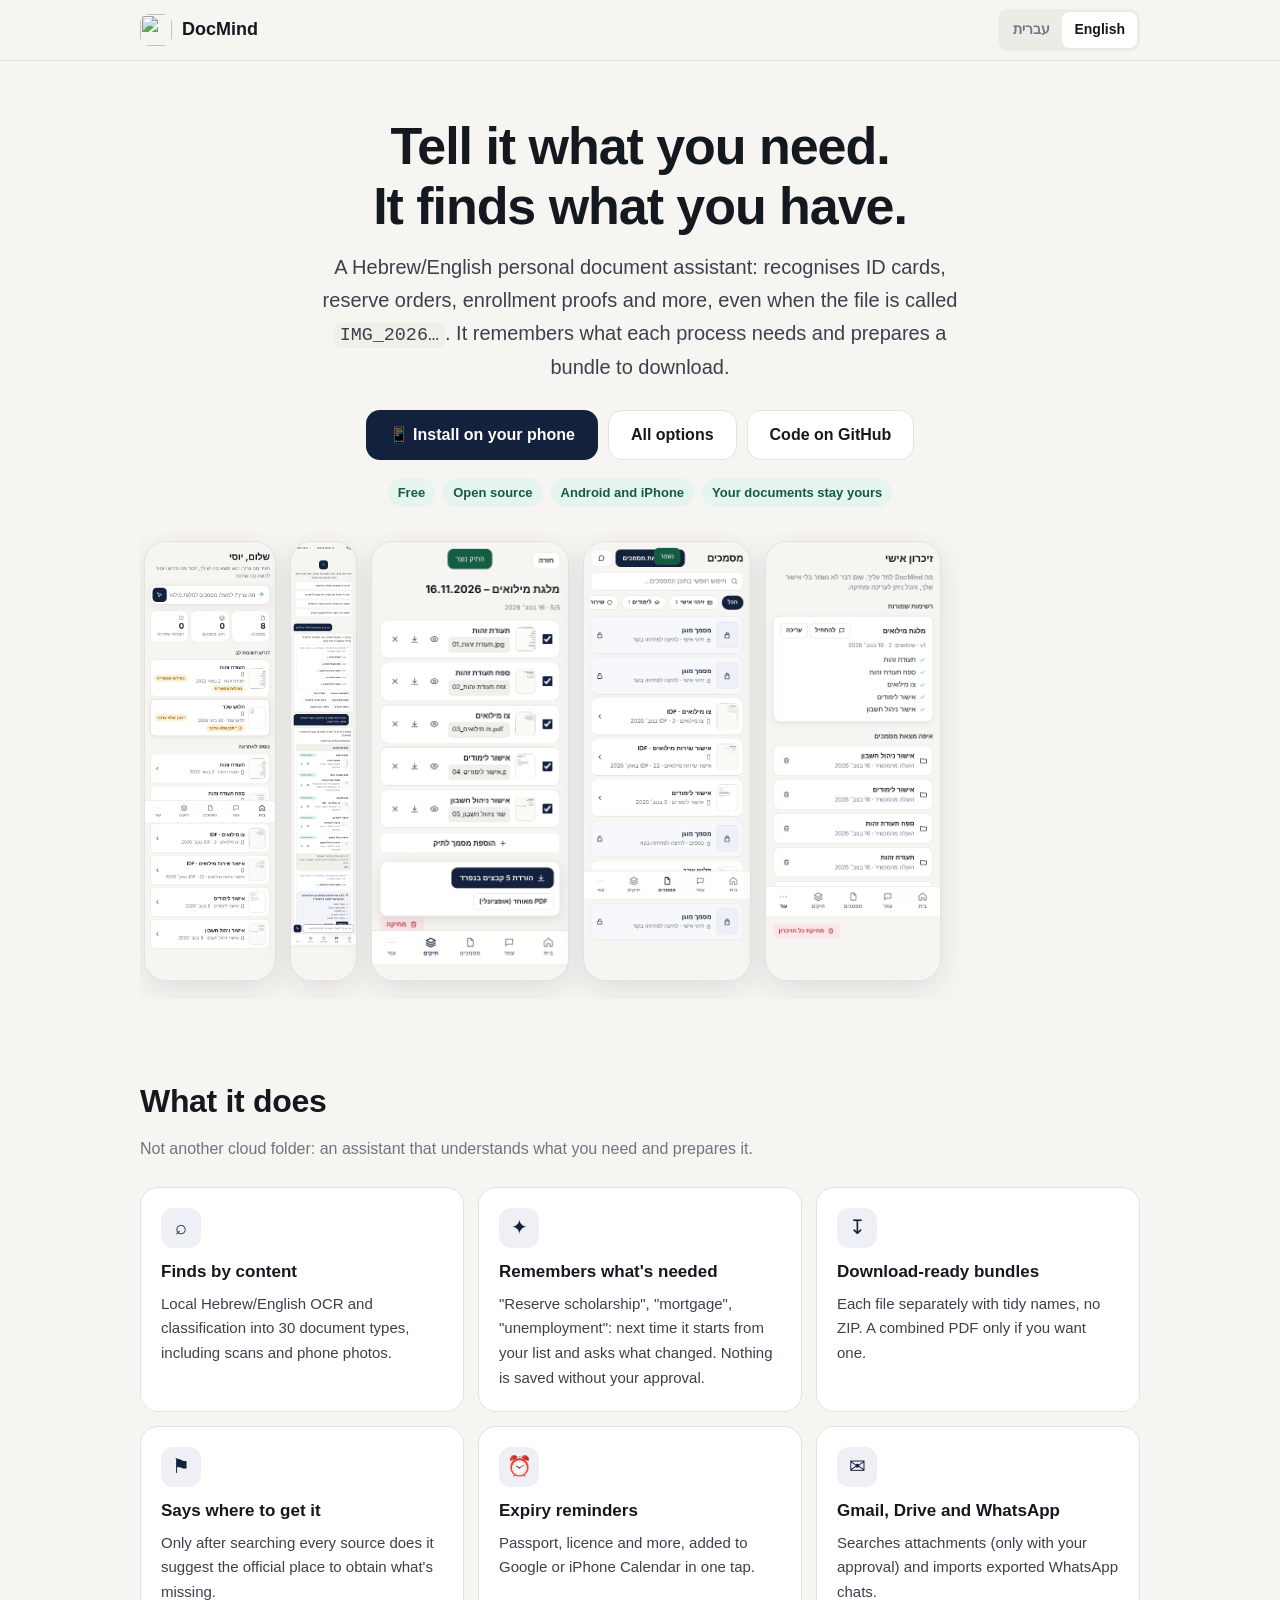
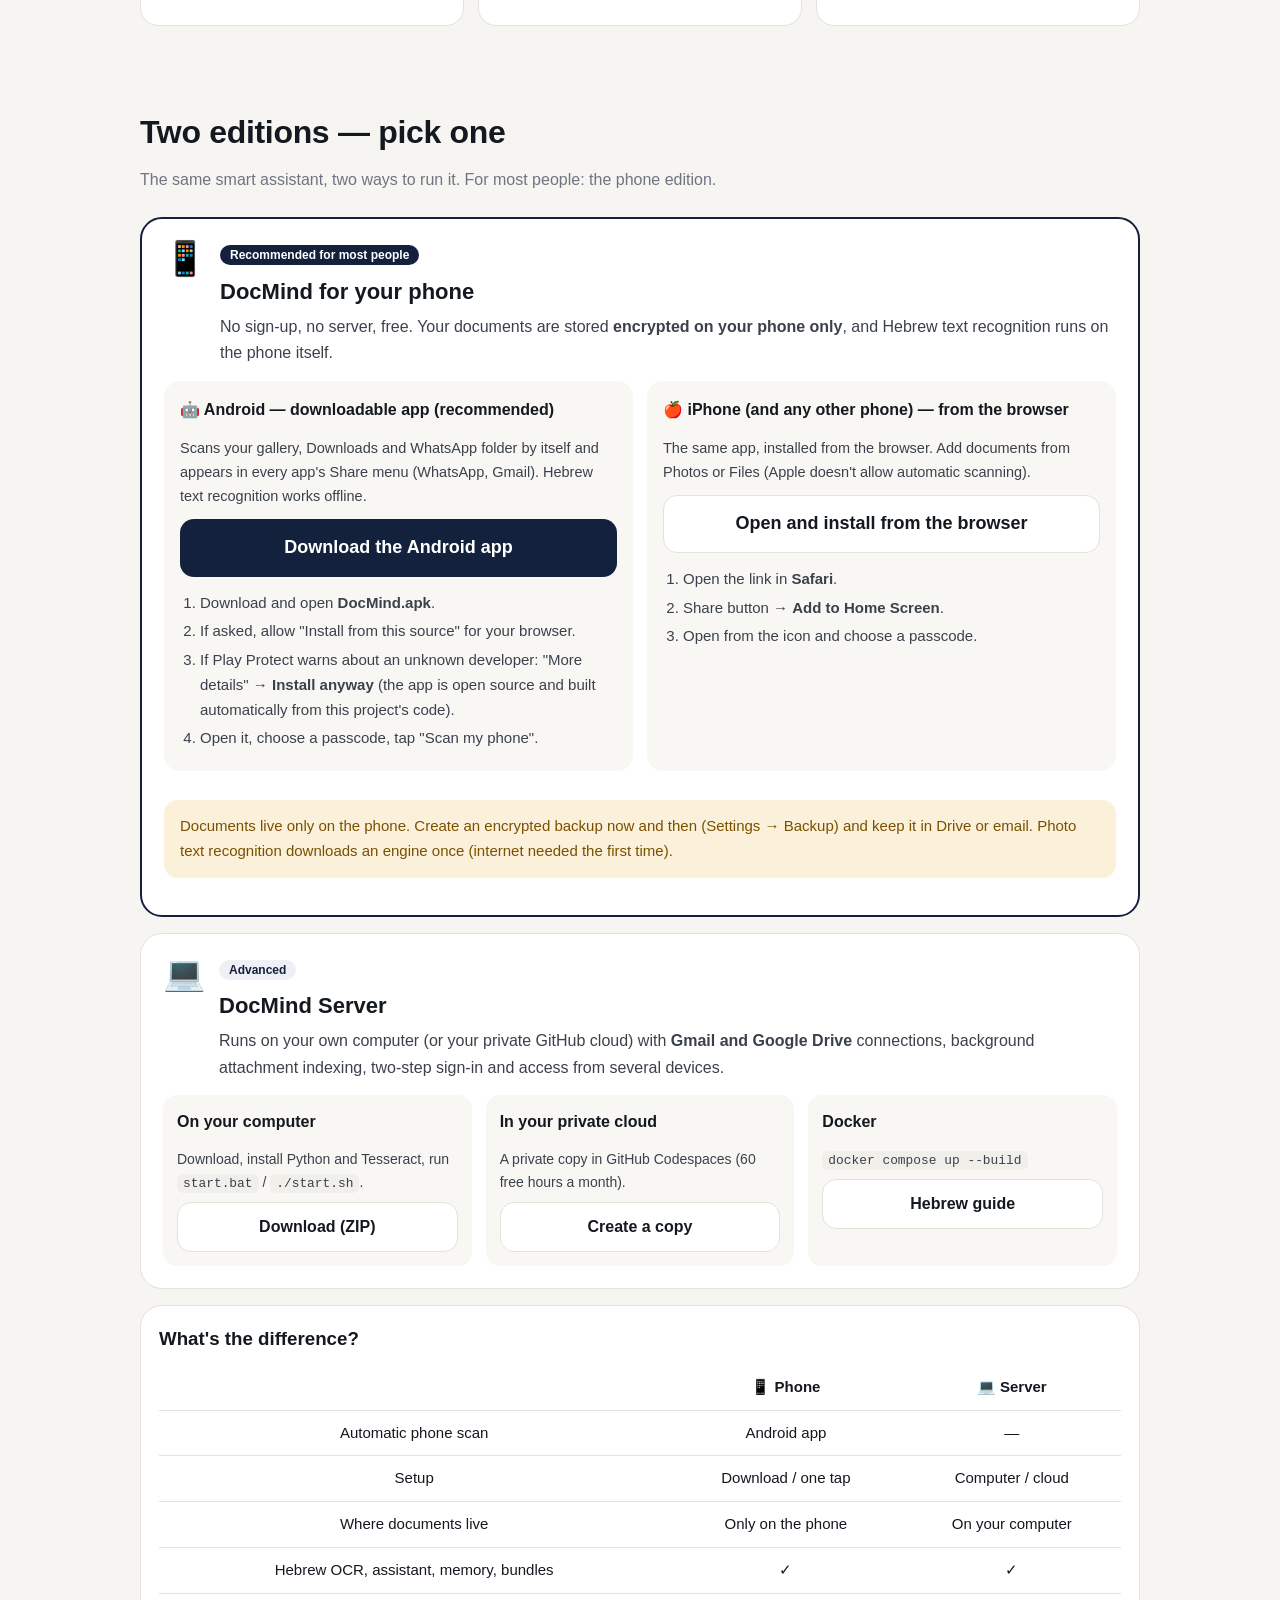
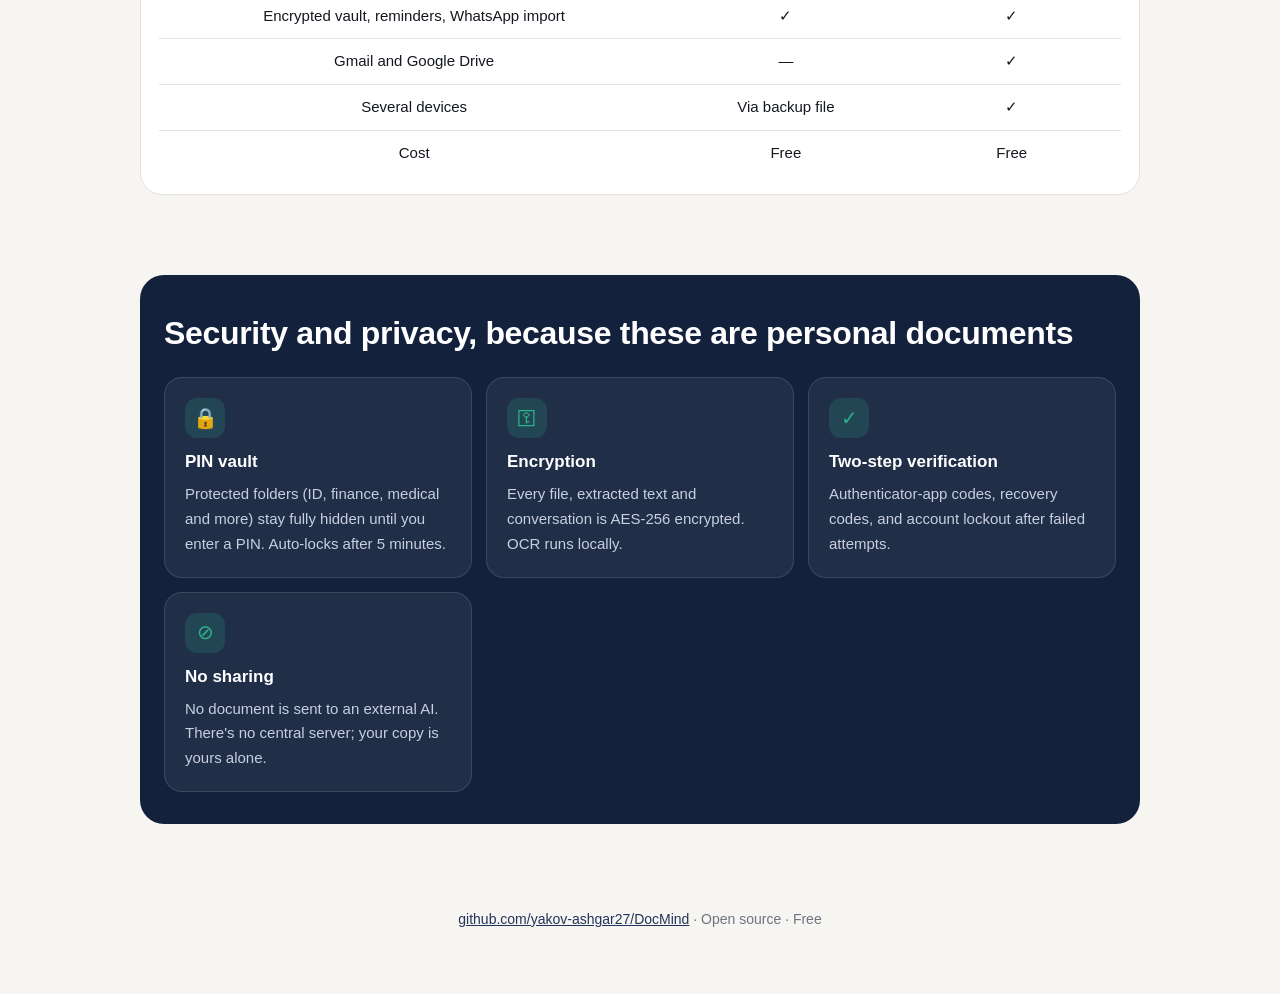
==== commit 7f57563c: "Site: Android app download track + iPhone web track; OCR fallback in the Android app Co-Authored-By:" ====
--- a/docs/index.html
+++ b/docs/index.html
@@ -58,7 +58,8 @@
 .ed-head h3{margin:6px 0 4px;font-size:22px}.ed-head p{margin:0;color:var(--ink2)}
 .btn.big{min-height:58px;font-size:18px;align-self:stretch}
 .grid.two{grid-template-columns:repeat(auto-fit,minmax(220px,1fr))}.grid.three{grid-template-columns:repeat(auto-fit,minmax(200px,1fr))}
-.edition h4{margin:0 0 4px;font-size:15px}
+.edition h4{margin:0 0 4px;font-size:16px}
+.track{display:flex;flex-direction:column;gap:10px;background:#f8f7f3;border-radius:16px;padding:16px}.meta-p{margin:0;color:var(--ink2);font-size:14.5px}
 .mini{display:flex;flex-direction:column;gap:8px;background:#f8f7f3;border-radius:14px;padding:14px}.mini p{margin:0;font-size:14px;color:var(--ink2)}
 .compare{background:var(--surface);border:1px solid var(--line);border-radius:22px;padding:18px;overflow-x:auto}
 .compare h3{margin:0 0 10px}.compare table{width:100%;border-collapse:collapse;font-size:15px}
@@ -83,7 +84,7 @@
   <p class="lead"><span data-l="he">עוזר מסמכים אישי בעברית ובאנגלית: מזהה תעודת זהות, צו מילואים, אישור לימודים ועוד, גם כששם הקובץ הוא <code>IMG_2026…</code>. זוכר מה נדרש לכל תהליך, ומכין תיק מסמכים להורדה.</span><span data-l="en">A Hebrew/English personal document assistant: recognises ID cards, reserve orders, enrollment proofs and more, even when the file is called <code>IMG_2026…</code>. It remembers what each process needs and prepares a bundle to download.</span></p>
   <div id="you" class="you"></div>
   <div class="cta">
-    <a class="btn primary" href="app/"><span data-l="he">📱 פתיחה והתקנה בטלפון</span><span data-l="en">📱 Open and install on your phone</span></a>
+    <a class="btn primary" href="#phone"><span data-l="he">📱 להתקנה בטלפון</span><span data-l="en">📱 Install on your phone</span></a>
     <a class="btn ghost" href="#get"><span data-l="he">כל האפשרויות</span><span data-l="en">All options</span></a>
     <a class="btn ghost" href="https://github.com/yakov-ashgar27/DocMind"><span data-l="he">הקוד ב-GitHub</span><span data-l="en">Code on GitHub</span></a>
   </div>
@@ -119,17 +120,26 @@
     <div class="ed-head"><span class="ed-icon">📱</span><div>
       <span class="tag" data-l="he">מומלץ לרוב האנשים</span><span class="tag" data-l="en">Recommended for most people</span>
       <h3 data-l="he">DocMind לטלפון</h3><h3 data-l="en">DocMind for your phone</h3>
-      <p data-l="he">אפליקציה שמותקנת מהדפדפן ב-Android וב-iPhone. בלי הרשמה, בלי שרת, בחינם. המסמכים נשמרים <b>מוצפנים רק בטלפון שלך</b>, וזיהוי הטקסט בעברית רץ בטלפון עצמו.</p>
-      <p data-l="en">An app you install from the browser on Android and iPhone. No sign-up, no server, free. Your documents are stored <b>encrypted on your phone only</b>, and Hebrew text recognition runs on the phone itself.</p>
+      <p data-l="he">בלי הרשמה, בלי שרת, בחינם. המסמכים נשמרים <b>מוצפנים רק בטלפון שלך</b>, וזיהוי הטקסט בעברית רץ בטלפון עצמו.</p>
+      <p data-l="en">No sign-up, no server, free. Your documents are stored <b>encrypted on your phone only</b>, and Hebrew text recognition runs on the phone itself.</p>
     </div></div>
-    <a class="btn primary big" href="app/"><span data-l="he">פתיחה והתקנה</span><span data-l="en">Open and install</span></a>
     <div class="grid two">
-      <div><h4 data-l="he">התקנה ב-Android</h4><h4 data-l="en">Install on Android</h4>
-        <ol class="steps" data-l="he"><li>ללחוץ "פתיחה והתקנה" ב-Chrome.</li><li>תפריט ⋮ ← <b>התקנת אפליקציה</b>.</li><li>לבחור קוד גישה — וזהו.</li></ol>
-        <ol class="steps" data-l="en"><li>Tap "Open and install" in Chrome.</li><li>Menu ⋮ → <b>Install app</b>.</li><li>Choose a passcode — done.</li></ol></div>
-      <div><h4 data-l="he">התקנה ב-iPhone</h4><h4 data-l="en">Install on iPhone</h4>
+      <div class="track">
+        <h4>🤖 Android — <span data-l="he">אפליקציה להורדה (מומלץ)</span><span data-l="en">downloadable app (recommended)</span></h4>
+        <p class="meta-p" data-l="he">סורקת בעצמה את הגלריה, ההורדות ותיקיית וואטסאפ, ומופיעה בתפריט "שיתוף" של כל אפליקציה (וואטסאפ, Gmail). זיהוי הטקסט בעברית עובד גם בלי אינטרנט.</p>
+        <p class="meta-p" data-l="en">Scans your gallery, Downloads and WhatsApp folder by itself and appears in every app's Share menu (WhatsApp, Gmail). Hebrew text recognition works offline.</p>
+        <a class="btn primary big" href="https://github.com/yakov-ashgar27/DocMind/releases/download/android-latest/DocMind.apk"><span data-l="he">הורדת האפליקציה לאנדרואיד</span><span data-l="en">Download the Android app</span></a>
+        <ol class="steps" data-l="he"><li>ללחוץ על ההורדה ולפתוח את הקובץ <b>DocMind.apk</b>.</li><li>אם מופיעה בקשה: לאשר "התקנה מהמקור הזה" לדפדפן.</li><li>אם Play Protect מזהיר על מפתח לא מוכר: "פרטים נוספים" ← <b>להתקין בכל זאת</b> (האפליקציה בקוד פתוח, ונבנית אוטומטית מהקוד שבעמוד הזה).</li><li>לפתוח, לבחור קוד גישה וללחוץ "סריקת הטלפון".</li></ol>
+        <ol class="steps" data-l="en"><li>Download and open <b>DocMind.apk</b>.</li><li>If asked, allow "Install from this source" for your browser.</li><li>If Play Protect warns about an unknown developer: "More details" → <b>Install anyway</b> (the app is open source and built automatically from this project's code).</li><li>Open it, choose a passcode, tap "Scan my phone".</li></ol>
+      </div>
+      <div class="track">
+        <h4>🍎 iPhone <span data-l="he">(וגם כל טלפון אחר) — מהדפדפן</span><span data-l="en">(and any other phone) — from the browser</span></h4>
+        <p class="meta-p" data-l="he">אותה אפליקציה, מותקנת מהדפדפן. מוסיפים מסמכים מהגלריה או מהקבצים (אפל לא מאפשרת סריקה אוטומטית).</p>
+        <p class="meta-p" data-l="en">The same app, installed from the browser. Add documents from Photos or Files (Apple doesn't allow automatic scanning).</p>
+        <a class="btn ghost big" href="app/"><span data-l="he">פתיחה והתקנה מהדפדפן</span><span data-l="en">Open and install from the browser</span></a>
         <ol class="steps" data-l="he"><li>לפתוח את הקישור ב-<b>Safari</b>.</li><li>כפתור השיתוף ← <b>הוסף למסך הבית</b>.</li><li>לפתוח מהאייקון ולבחור קוד גישה.</li></ol>
-        <ol class="steps" data-l="en"><li>Open the link in <b>Safari</b>.</li><li>Share button → <b>Add to Home Screen</b>.</li><li>Open from the icon and choose a passcode.</li></ol></div>
+        <ol class="steps" data-l="en"><li>Open the link in <b>Safari</b>.</li><li>Share button → <b>Add to Home Screen</b>.</li><li>Open from the icon and choose a passcode.</li></ol>
+      </div>
     </div>
     <p class="note" data-l="he">המסמכים נמצאים רק בטלפון. כדאי ליצור מדי פעם קובץ גיבוי מוצפן (הגדרות ← גיבוי) ולשמור אותו בדרייב או במייל. זיהוי טקסט מתמונות מוריד מנוע פעם אחת (צריך אינטרנט בפעם הראשונה).</p>
     <p class="note" data-l="en">Documents live only on the phone. Create an encrypted backup now and then (Settings → Backup) and keep it in Drive or email. Photo text recognition downloads an engine once (internet needed the first time).</p>
@@ -159,7 +169,8 @@
     <table>
       <thead><tr><th></th><th>📱 <span data-l="he">טלפון</span><span data-l="en">Phone</span></th><th>💻 Server</th></tr></thead>
       <tbody>
-        <tr><td data-l="he">התקנה</td><td data-l="en">Setup</td><td data-l="he">לחיצה אחת</td><td data-l="en">One tap</td><td data-l="he">מחשב / ענן</td><td data-l="en">Computer / cloud</td></tr>
+        <tr><td data-l="he">סריקה אוטומטית של הטלפון</td><td data-l="en">Automatic phone scan</td><td data-l="he">באפליקציית אנדרואיד</td><td data-l="en">Android app</td><td>—</td></tr>
+        <tr><td data-l="he">התקנה</td><td data-l="en">Setup</td><td data-l="he">הורדה / לחיצה אחת</td><td data-l="en">Download / one tap</td><td data-l="he">מחשב / ענן</td><td data-l="en">Computer / cloud</td></tr>
         <tr><td data-l="he">איפה המסמכים</td><td data-l="en">Where documents live</td><td data-l="he">רק בטלפון</td><td data-l="en">Only on the phone</td><td data-l="he">במחשב שלך</td><td data-l="en">On your computer</td></tr>
         <tr><td data-l="he">זיהוי טקסט בעברית, עוזר, זיכרון, תיקים</td><td data-l="en">Hebrew OCR, assistant, memory, bundles</td><td>✓</td><td>✓</td></tr>
         <tr><td data-l="he">כספת מוצפנת, תזכורות, ייבוא וואטסאפ</td><td data-l="en">Encrypted vault, reminders, WhatsApp import</td><td>✓</td><td>✓</td></tr>
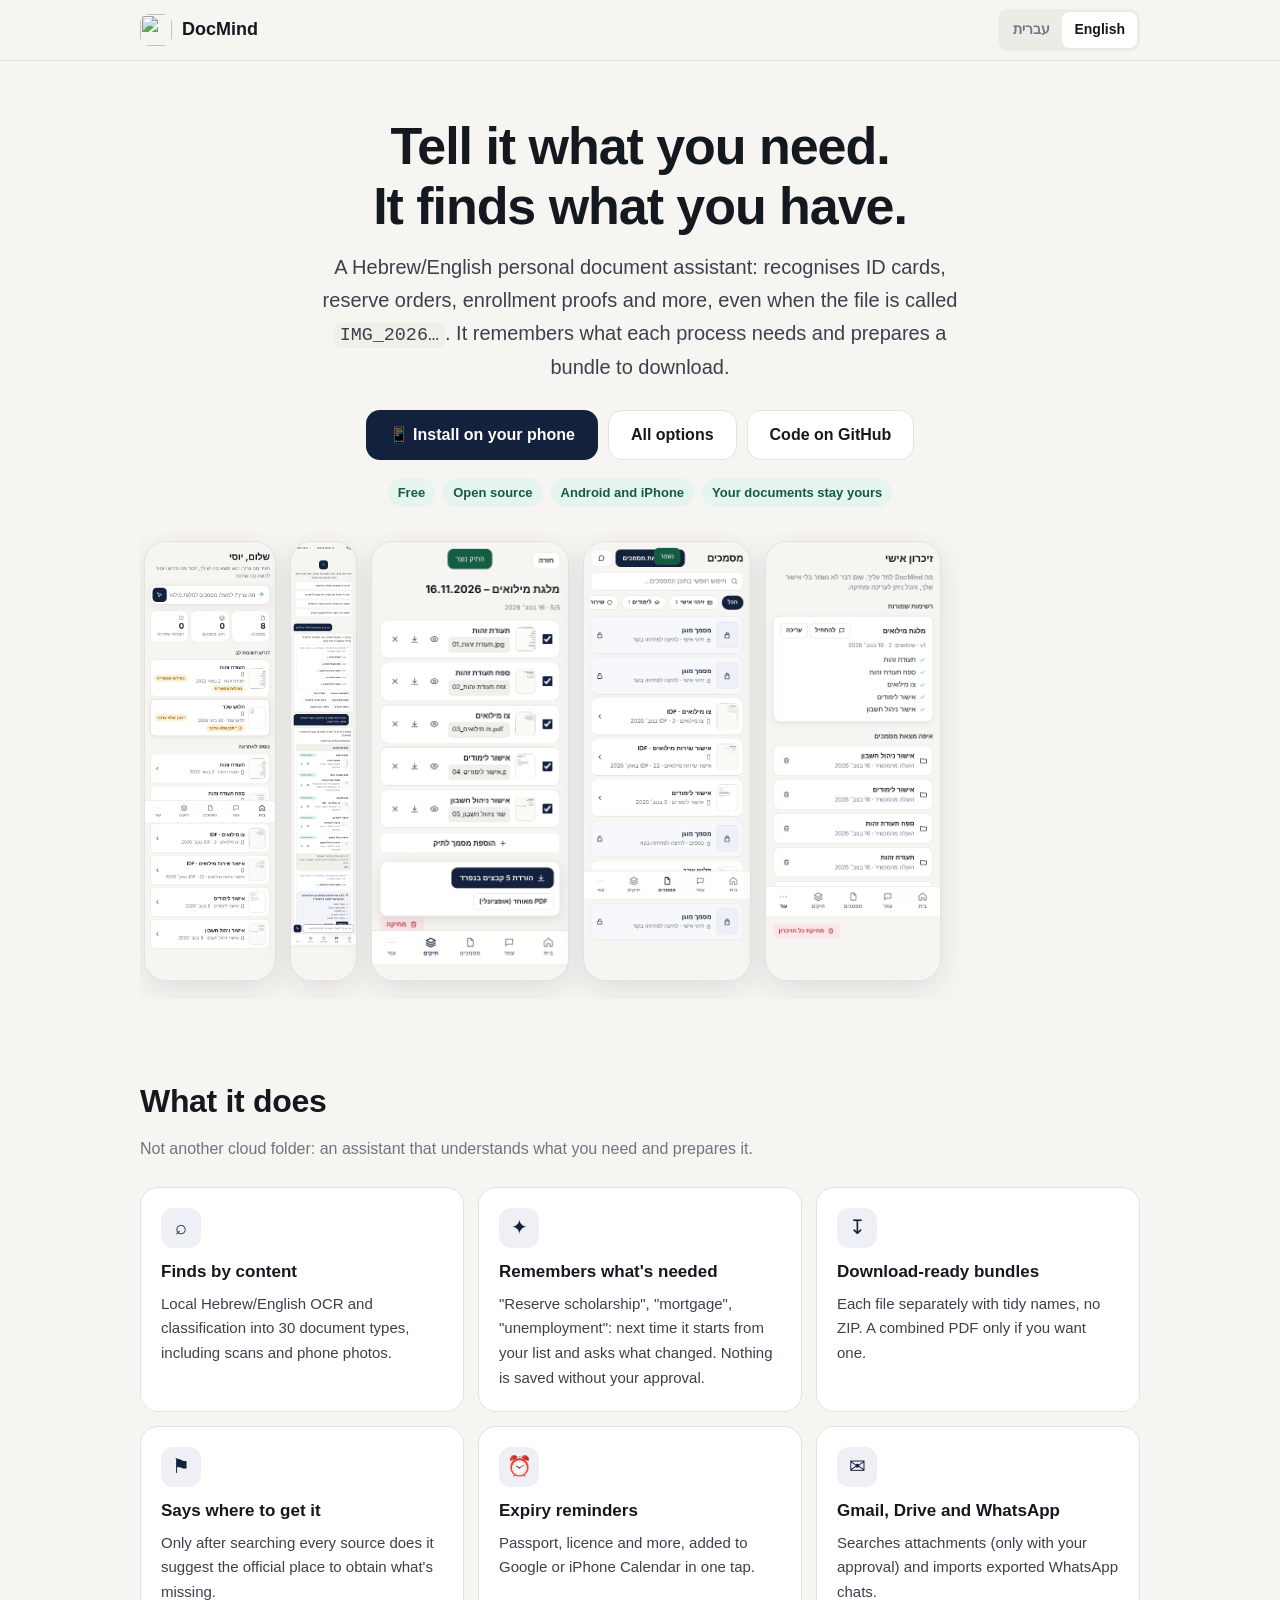
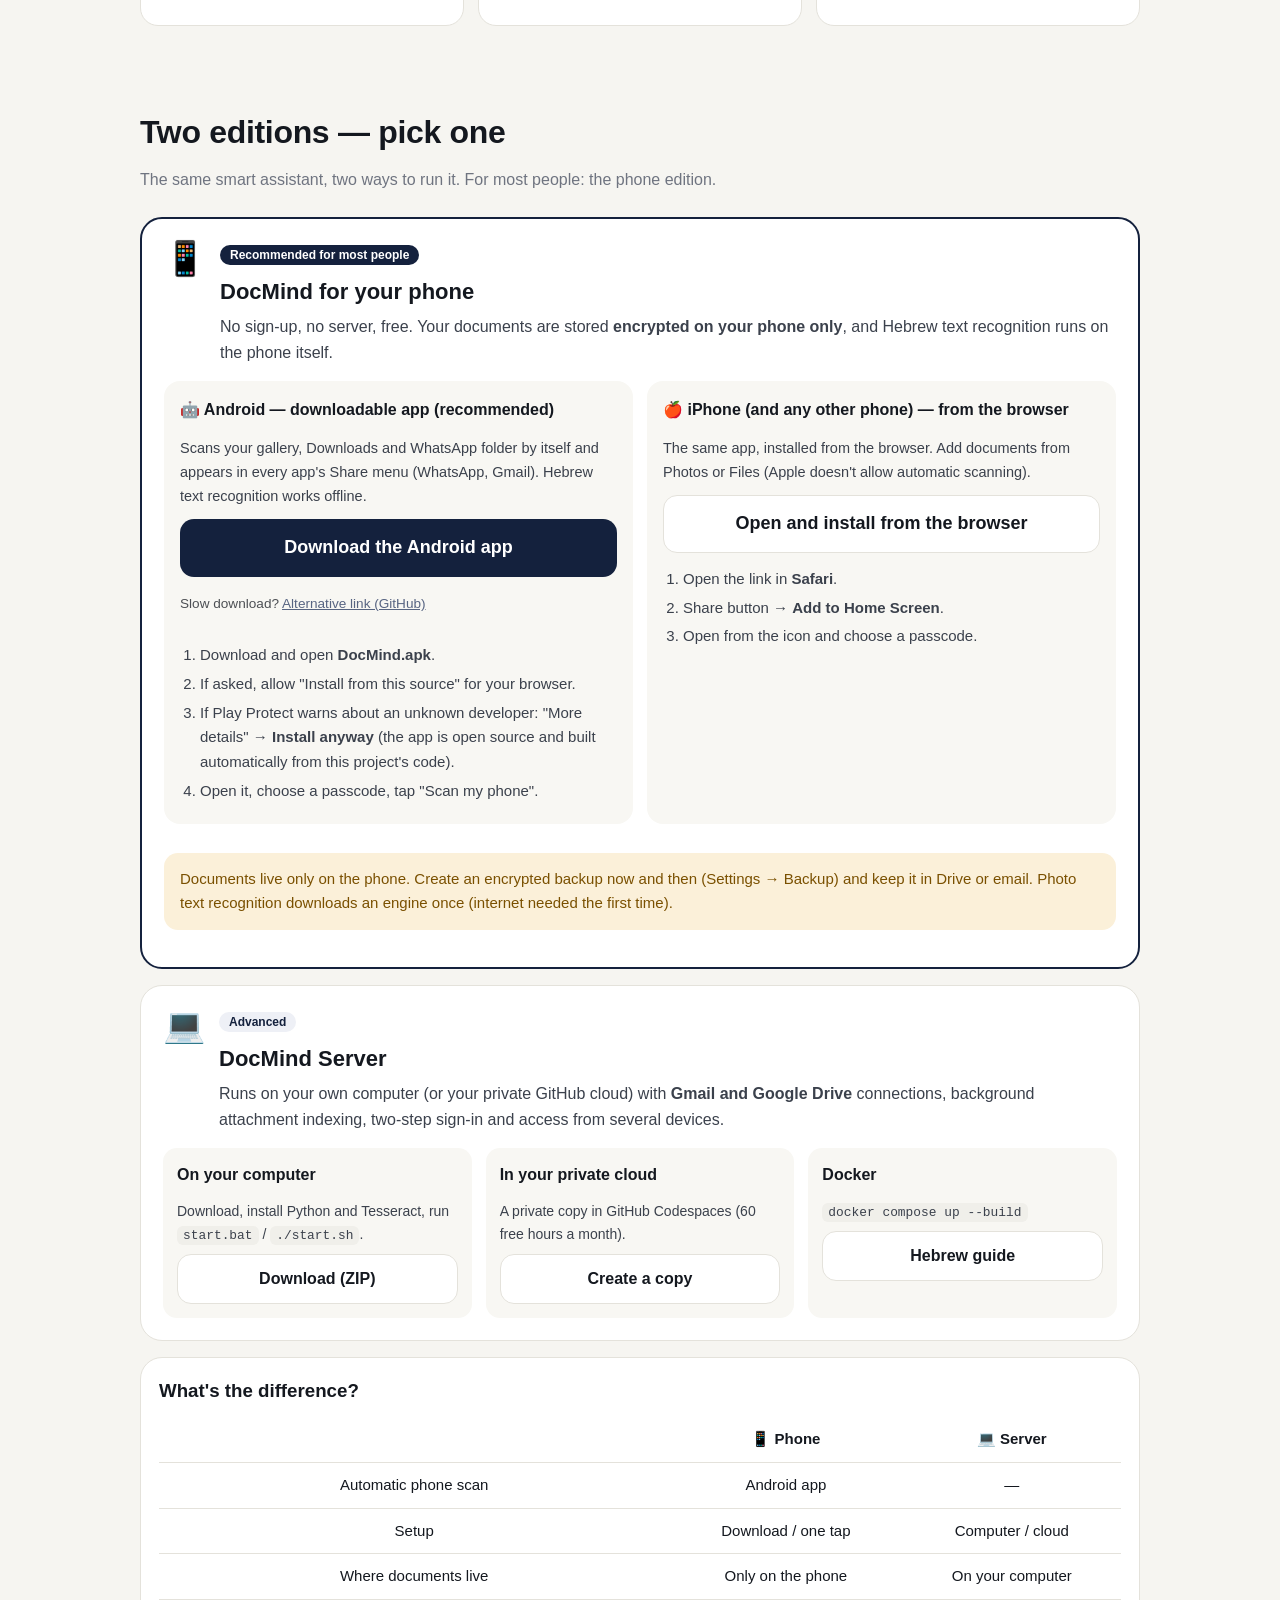
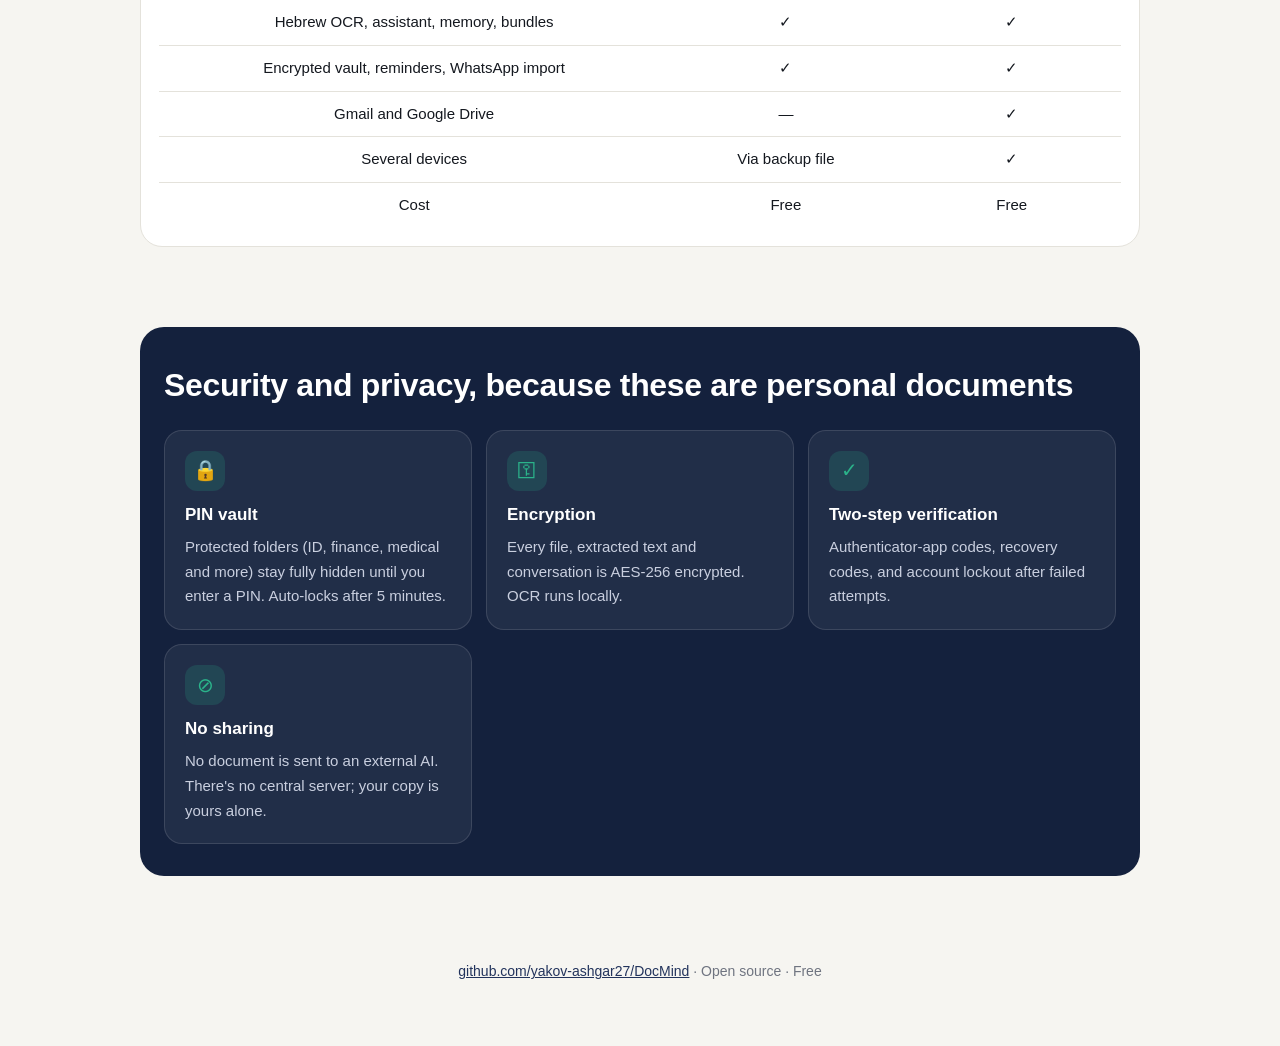
==== commit cdbf3a3b: "Android download: ship only the 2 OCR cores actually used (~22 MB smaller APK); mirror the APK on th" ====
--- a/docs/index.html
+++ b/docs/index.html
@@ -70,6 +70,7 @@
 footer{padding:30px 0 50px;color:var(--muted);font-size:14px;text-align:center}
 [data-l]{display:none}html[lang=he] [data-l=he],html[lang=en] [data-l=en]{display:revert}
 @media (max-width:560px){.shots img{height:380px}.hero{padding-top:36px}}
+  .muted.small{font-size:.85rem;opacity:.75;margin-top:.4rem}
 </style>
 </head>
 <body>
@@ -128,7 +129,8 @@
         <h4>🤖 Android — <span data-l="he">אפליקציה להורדה (מומלץ)</span><span data-l="en">downloadable app (recommended)</span></h4>
         <p class="meta-p" data-l="he">סורקת בעצמה את הגלריה, ההורדות ותיקיית וואטסאפ, ומופיעה בתפריט "שיתוף" של כל אפליקציה (וואטסאפ, Gmail). זיהוי הטקסט בעברית עובד גם בלי אינטרנט.</p>
         <p class="meta-p" data-l="en">Scans your gallery, Downloads and WhatsApp folder by itself and appears in every app's Share menu (WhatsApp, Gmail). Hebrew text recognition works offline.</p>
-        <a class="btn primary big" href="https://github.com/yakov-ashgar27/DocMind/releases/download/android-latest/DocMind.apk"><span data-l="he">הורדת האפליקציה לאנדרואיד</span><span data-l="en">Download the Android app</span></a>
+        <a class="btn primary big" href="DocMind.apk" download><span data-l="he">הורדת האפליקציה לאנדרואיד</span><span data-l="en">Download the Android app</span></a>
+        <p class="muted small"><span data-l="he">ההורדה איטית? <a href="https://github.com/yakov-ashgar27/DocMind/releases/download/android-latest/DocMind.apk">קישור חלופי (GitHub)</a></span><span data-l="en">Slow download? <a href="https://github.com/yakov-ashgar27/DocMind/releases/download/android-latest/DocMind.apk">Alternative link (GitHub)</a></span></p>
         <ol class="steps" data-l="he"><li>ללחוץ על ההורדה ולפתוח את הקובץ <b>DocMind.apk</b>.</li><li>אם מופיעה בקשה: לאשר "התקנה מהמקור הזה" לדפדפן.</li><li>אם Play Protect מזהיר על מפתח לא מוכר: "פרטים נוספים" ← <b>להתקין בכל זאת</b> (האפליקציה בקוד פתוח, ונבנית אוטומטית מהקוד שבעמוד הזה).</li><li>לפתוח, לבחור קוד גישה וללחוץ "סריקת הטלפון".</li></ol>
         <ol class="steps" data-l="en"><li>Download and open <b>DocMind.apk</b>.</li><li>If asked, allow "Install from this source" for your browser.</li><li>If Play Protect warns about an unknown developer: "More details" → <b>Install anyway</b> (the app is open source and built automatically from this project's code).</li><li>Open it, choose a passcode, tap "Scan my phone".</li></ol>
       </div>
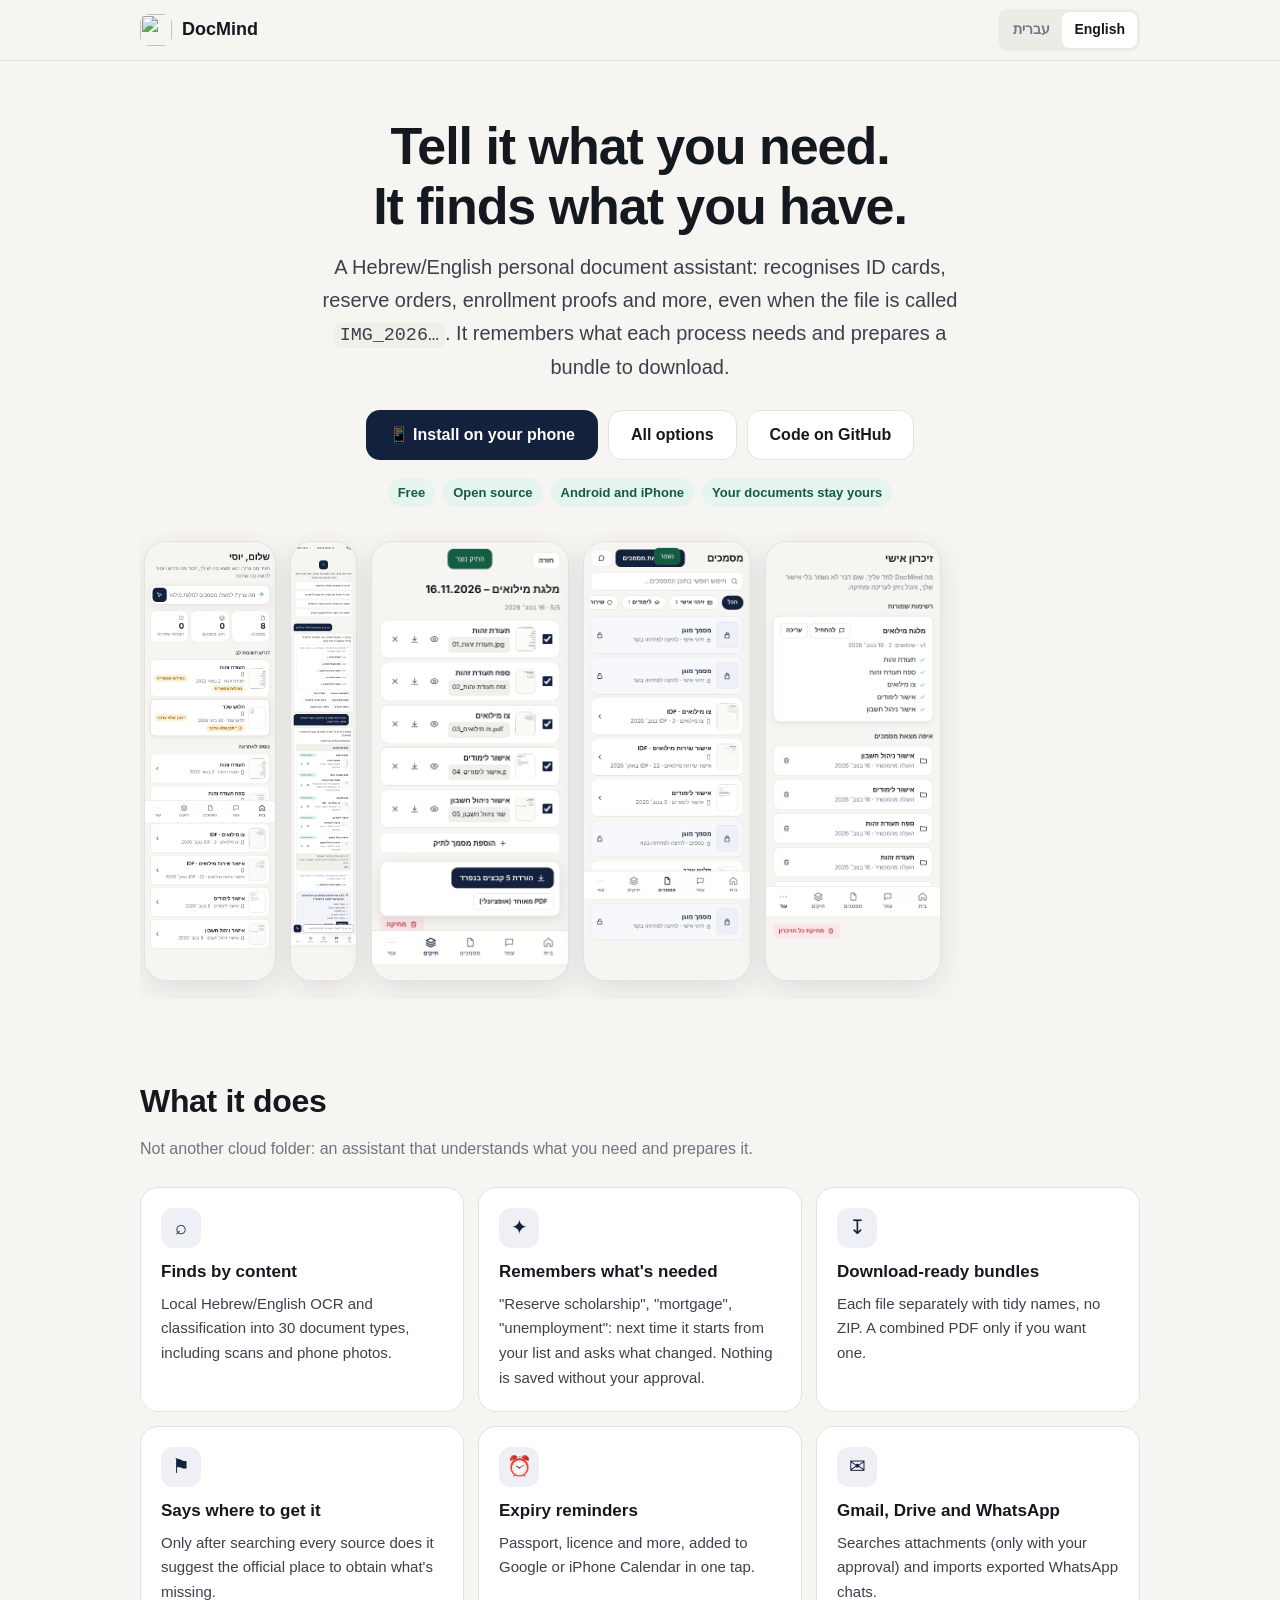
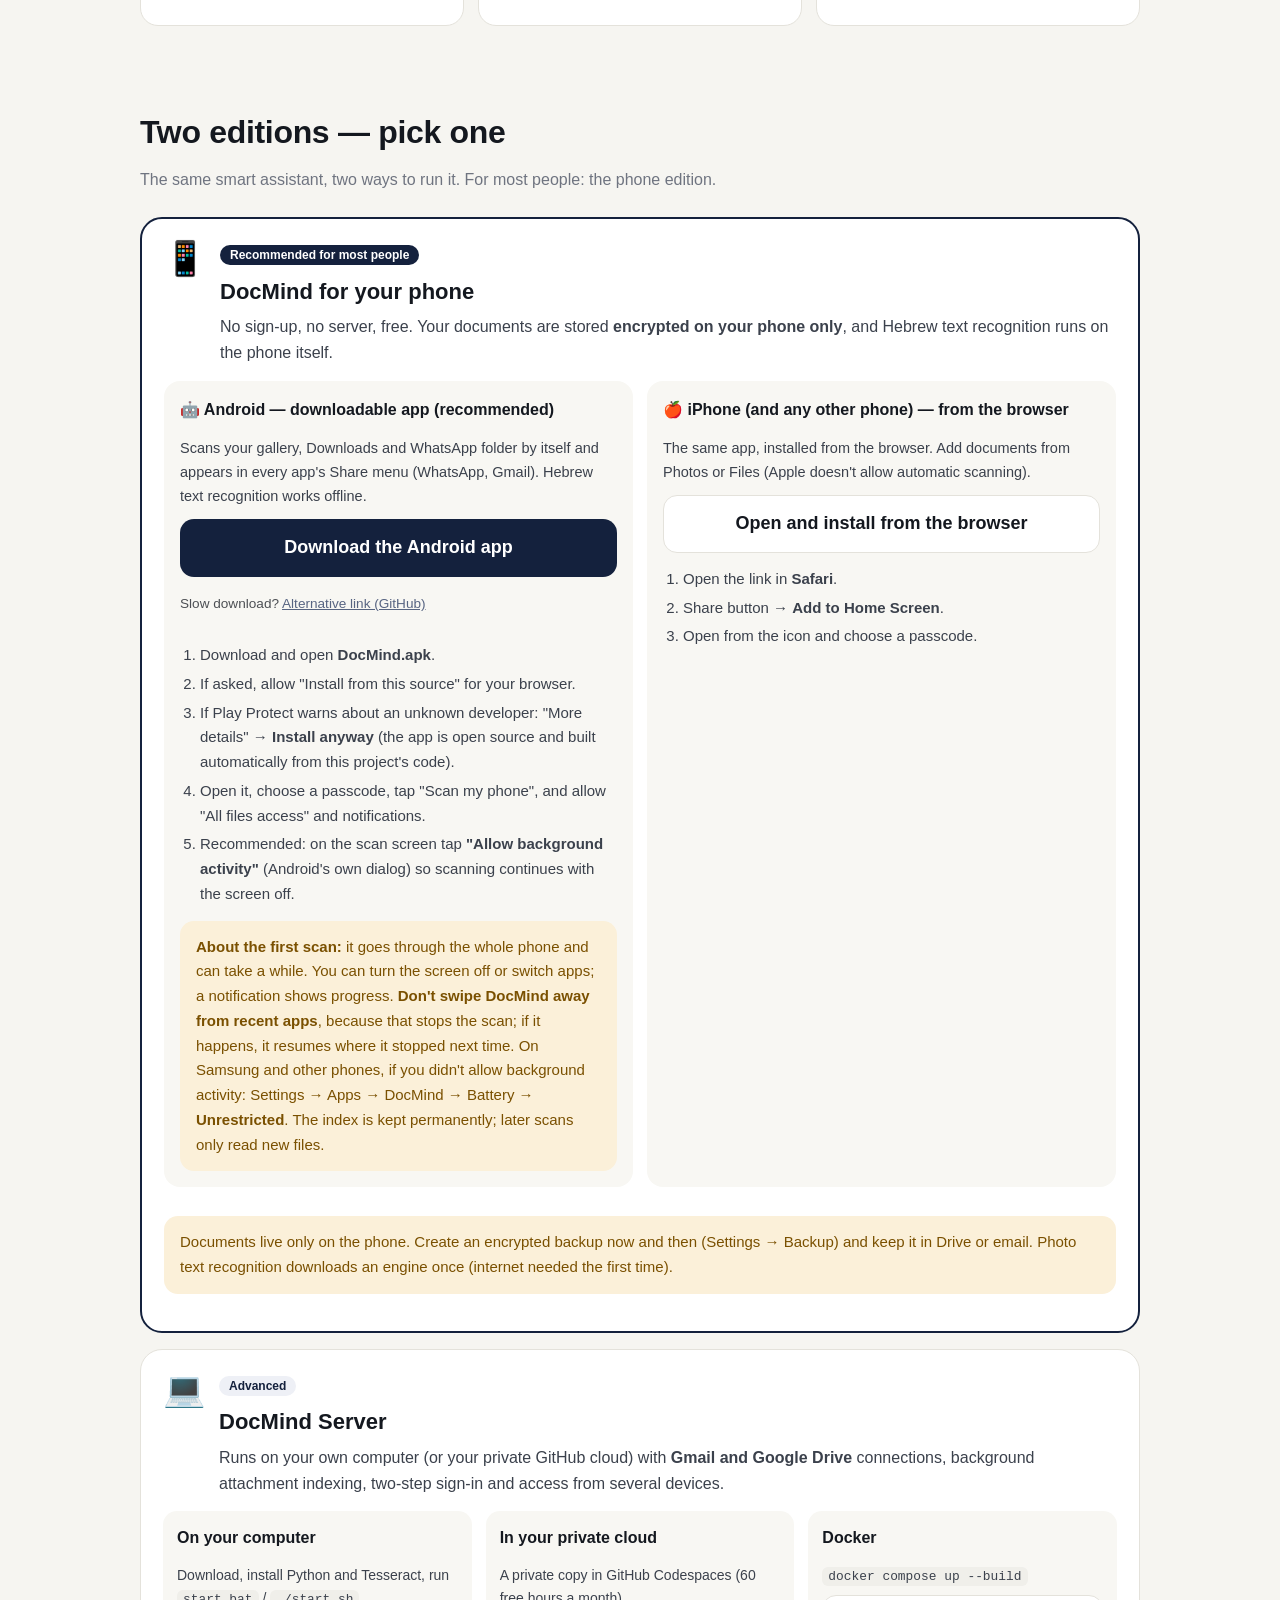
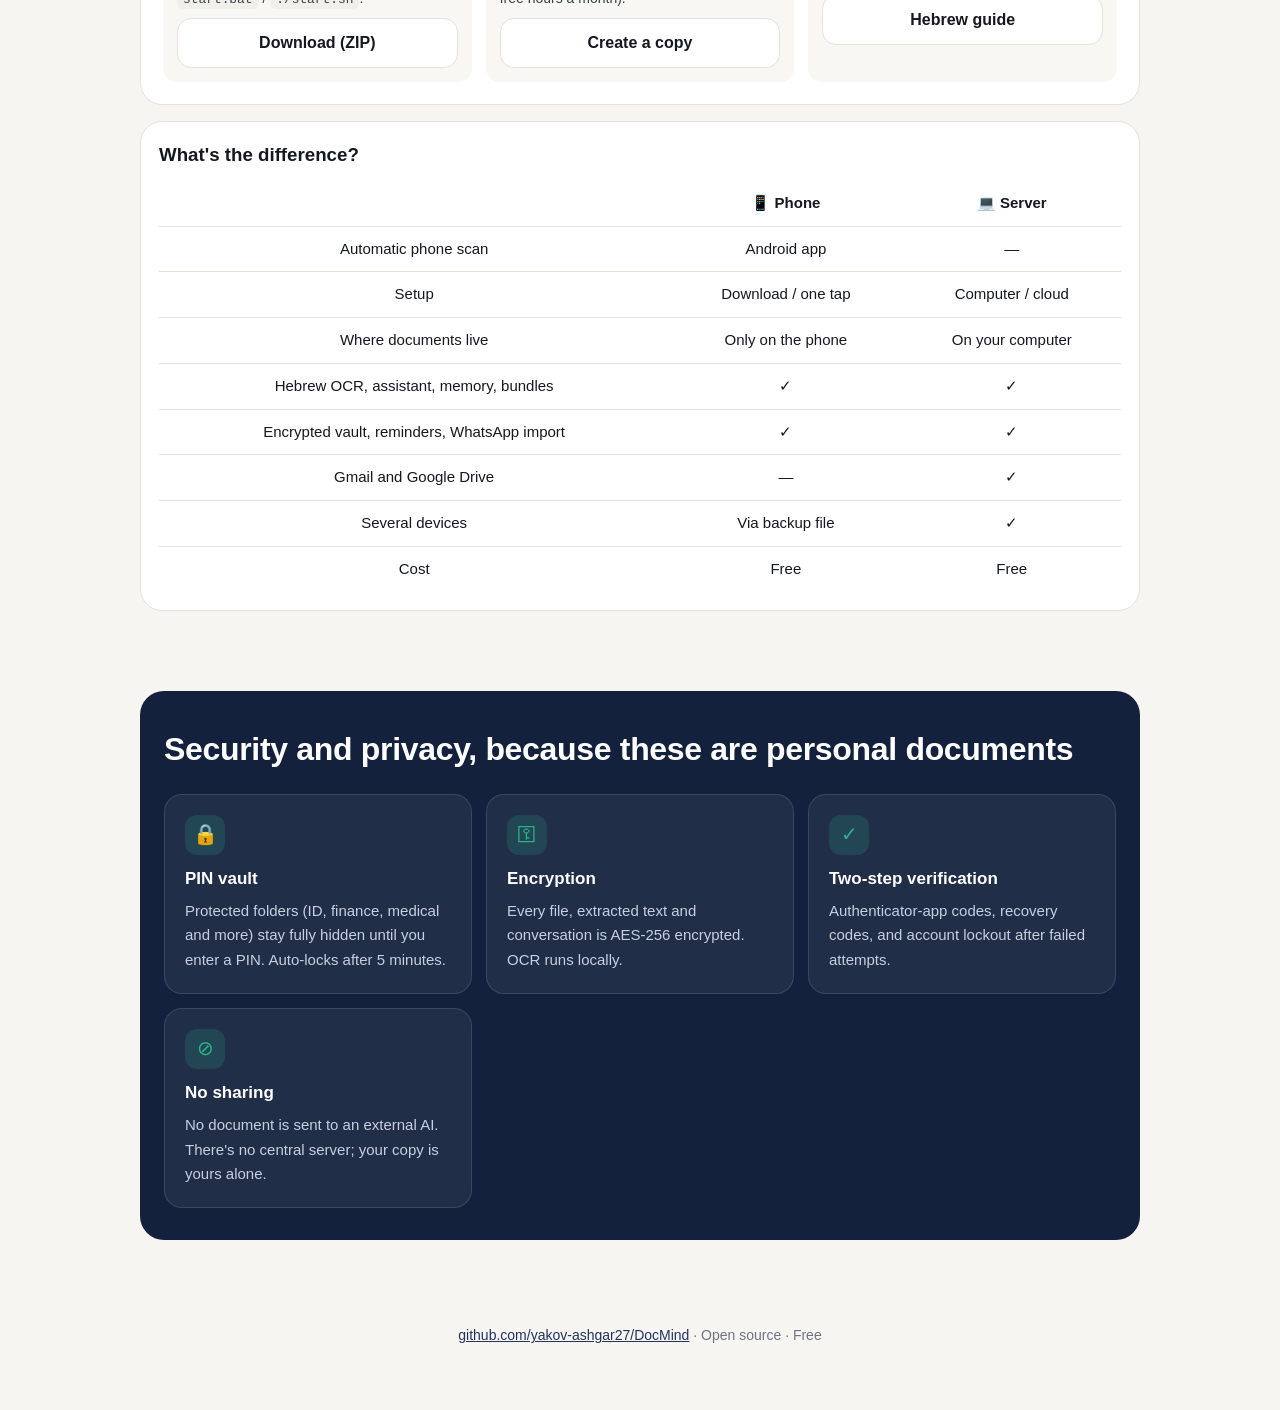
==== commit 51020517: "Document background-scan notes (site, README, guide) + in-app battery button and tips - Scan screen:" ====
--- a/docs/index.html
+++ b/docs/index.html
@@ -131,8 +131,10 @@
         <p class="meta-p" data-l="en">Scans your gallery, Downloads and WhatsApp folder by itself and appears in every app's Share menu (WhatsApp, Gmail). Hebrew text recognition works offline.</p>
         <a class="btn primary big" href="DocMind.apk" download><span data-l="he">הורדת האפליקציה לאנדרואיד</span><span data-l="en">Download the Android app</span></a>
         <p class="muted small"><span data-l="he">ההורדה איטית? <a href="https://github.com/yakov-ashgar27/DocMind/releases/download/android-latest/DocMind.apk">קישור חלופי (GitHub)</a></span><span data-l="en">Slow download? <a href="https://github.com/yakov-ashgar27/DocMind/releases/download/android-latest/DocMind.apk">Alternative link (GitHub)</a></span></p>
-        <ol class="steps" data-l="he"><li>ללחוץ על ההורדה ולפתוח את הקובץ <b>DocMind.apk</b>.</li><li>אם מופיעה בקשה: לאשר "התקנה מהמקור הזה" לדפדפן.</li><li>אם Play Protect מזהיר על מפתח לא מוכר: "פרטים נוספים" ← <b>להתקין בכל זאת</b> (האפליקציה בקוד פתוח, ונבנית אוטומטית מהקוד שבעמוד הזה).</li><li>לפתוח, לבחור קוד גישה וללחוץ "סריקת הטלפון".</li></ol>
-        <ol class="steps" data-l="en"><li>Download and open <b>DocMind.apk</b>.</li><li>If asked, allow "Install from this source" for your browser.</li><li>If Play Protect warns about an unknown developer: "More details" → <b>Install anyway</b> (the app is open source and built automatically from this project's code).</li><li>Open it, choose a passcode, tap "Scan my phone".</li></ol>
+        <ol class="steps" data-l="he"><li>ללחוץ על ההורדה ולפתוח את הקובץ <b>DocMind.apk</b>.</li><li>אם מופיעה בקשה: לאשר "התקנה מהמקור הזה" לדפדפן.</li><li>אם Play Protect מזהיר על מפתח לא מוכר: "פרטים נוספים" ← <b>להתקין בכל זאת</b> (האפליקציה בקוד פתוח, ונבנית אוטומטית מהקוד שבעמוד הזה).</li><li>לפתוח, לבחור קוד גישה וללחוץ "סריקת הטלפון", ולאשר "גישה לכל הקבצים" והצגת התראות.</li><li>מומלץ: במסך הסריקה ללחוץ <b>"לאפשר פעולה ברקע"</b> (חלון אישור של אנדרואיד), כדי שהסריקה תמשיך במסך כבוי.</li></ol>
+        <div class="note" data-l="he"><b>חשוב לדעת על הסריקה הראשונה:</b> היא עוברת על כל הטלפון ויכולה לקחת זמן. אפשר לכבות את המסך או לעבור לאפליקציה אחרת, והתראה תציג את ההתקדמות. <b>לא לסגור את DocMind מרשימת האפליקציות האחרונות (החלקה)</b>, כי זה עוצר את הסריקה. אם זה קרה, היא ממשיכה מאיפה שעצרה בפתיחה הבאה. בטלפוני סמסונג ואחרים, אם לא אישרת פעולה ברקע: הגדרות ← אפליקציות ← DocMind ← סוללה ← <b>ללא הגבלה</b>. האינדקס נשמר לצמיתות, ובפעמים הבאות נקראים רק קבצים חדשים.</div>
+        <ol class="steps" data-l="en"><li>Download and open <b>DocMind.apk</b>.</li><li>If asked, allow "Install from this source" for your browser.</li><li>If Play Protect warns about an unknown developer: "More details" → <b>Install anyway</b> (the app is open source and built automatically from this project's code).</li><li>Open it, choose a passcode, tap "Scan my phone", and allow "All files access" and notifications.</li><li>Recommended: on the scan screen tap <b>"Allow background activity"</b> (Android's own dialog) so scanning continues with the screen off.</li></ol>
+        <div class="note" data-l="en"><b>About the first scan:</b> it goes through the whole phone and can take a while. You can turn the screen off or switch apps; a notification shows progress. <b>Don't swipe DocMind away from recent apps</b>, because that stops the scan; if it happens, it resumes where it stopped next time. On Samsung and other phones, if you didn't allow background activity: Settings → Apps → DocMind → Battery → <b>Unrestricted</b>. The index is kept permanently; later scans only read new files.</div>
       </div>
       <div class="track">
         <h4>🍎 iPhone <span data-l="he">(וגם כל טלפון אחר) — מהדפדפן</span><span data-l="en">(and any other phone) — from the browser</span></h4>
